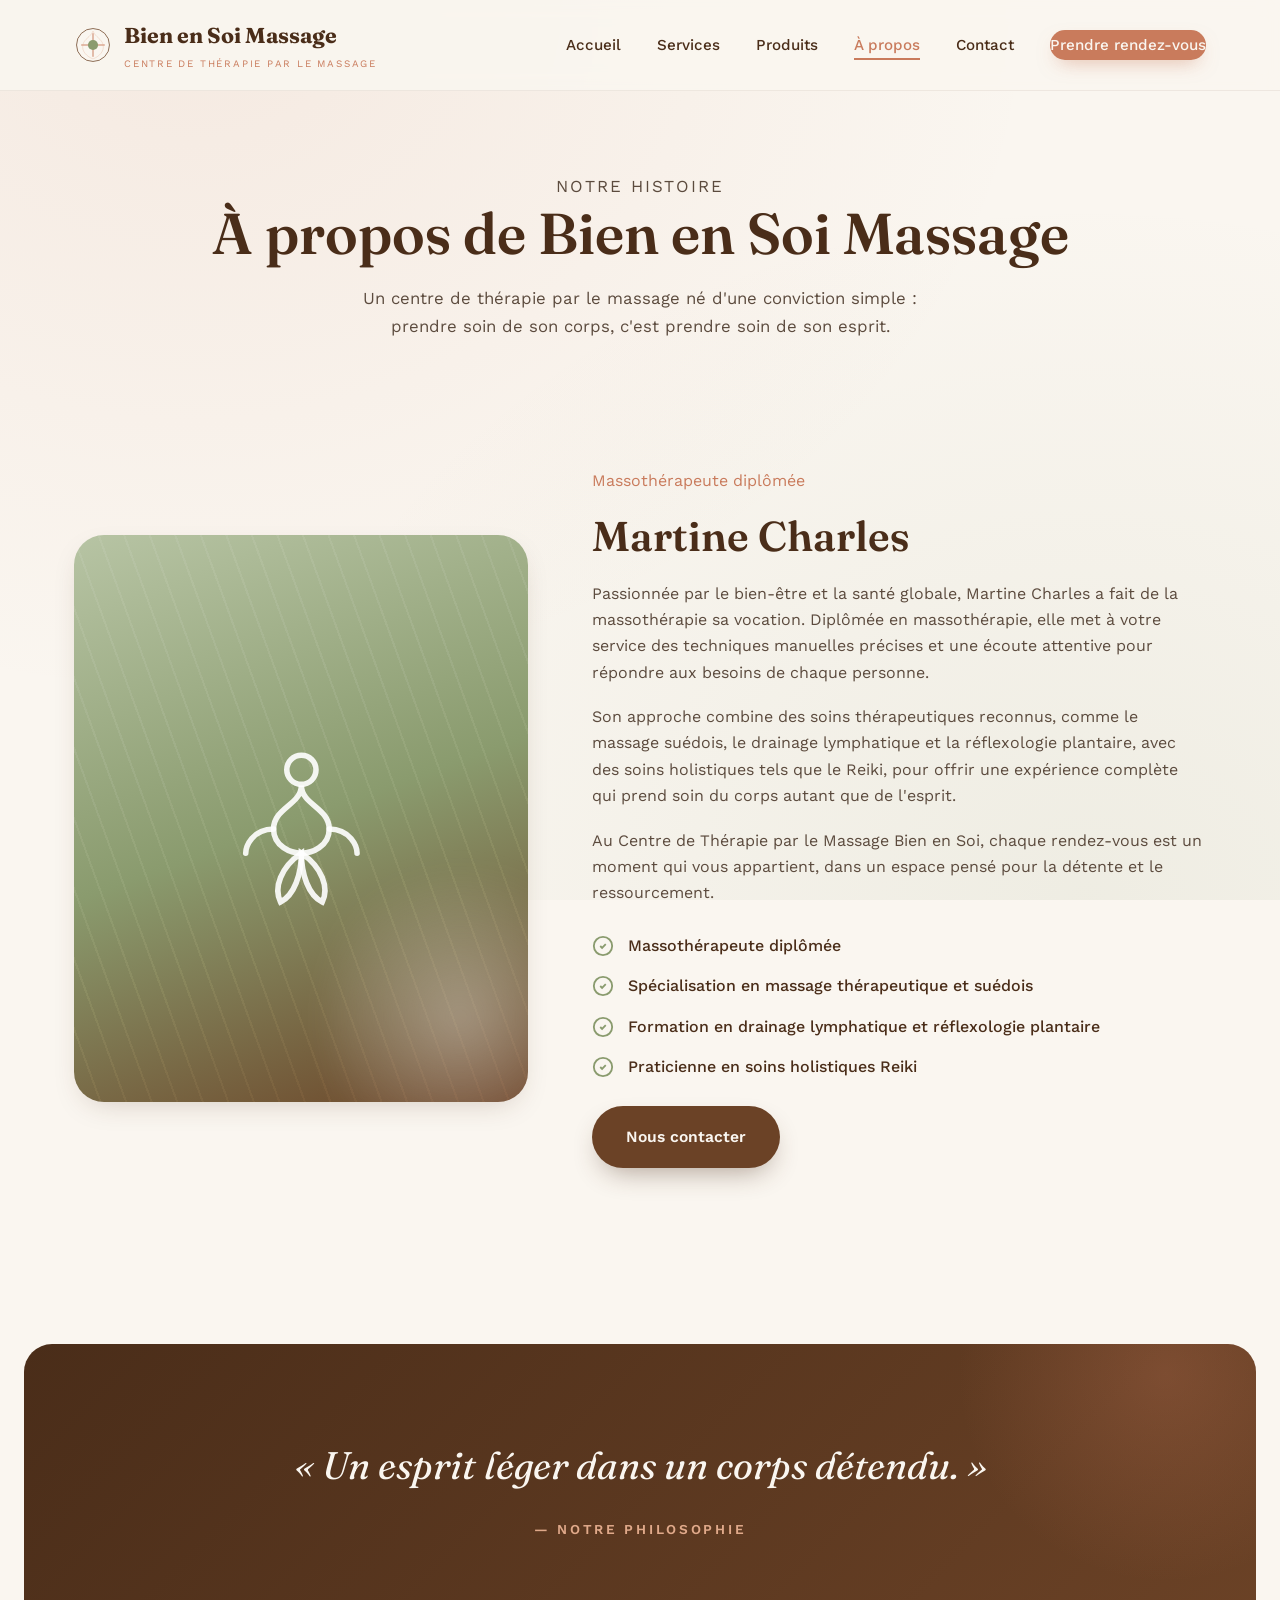
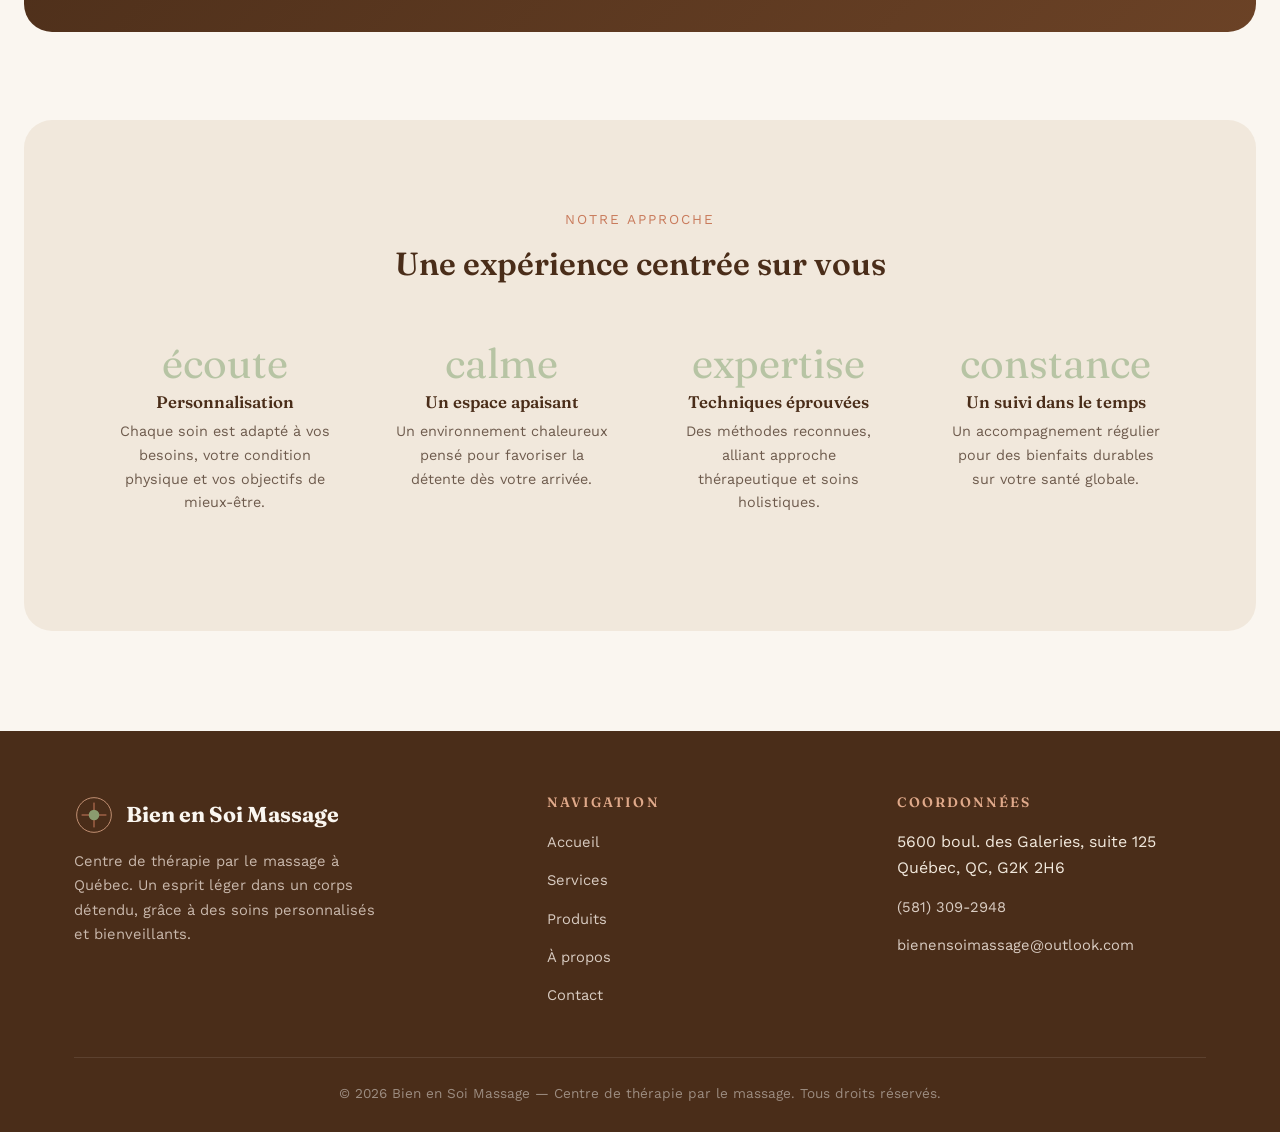
==== a-propos.html @ ee7d6e01 "Update a-propos.html" ====
<!DOCTYPE html>
<html lang="fr">
<head>
  <meta charset="UTF-8">
  <meta name="viewport" content="width=device-width, initial-scale=1.0">
  <title>À propos de Martine Charles | Bien en Soi Massage – Québec</title>
  <meta name="description" content="Découvrez le parcours de Martine Charles, massothérapeute diplômée au Centre de Thérapie par le Massage Bien en Soi, à Québec. Approche thérapeutique et holistique personnalisée.">
  <meta name="keywords" content="Martine Charles, massothérapeute diplômée Québec, Bien en Soi Massage, à propos, Reiki, soins holistiques">
  <link rel="canonical" href="https://bienensoimassage.com/a-propos.html">
  <meta property="og:type" content="website">
  <meta property="og:title" content="À propos | Bien en Soi Massage">
  <meta property="og:description" content="Martine Charles, massothérapeute diplômée, vous accompagne vers le bien-être au Centre de Thérapie par le Massage Bien en Soi, à Québec.">
  <meta property="og:locale" content="fr_CA">

  <!-- Google Fonts (les mêmes que votre CSS) -->
  <link rel="preconnect" href="https://fonts.googleapis.com">
  <link rel="preconnect" href="https://fonts.gstatic.com" crossorigin>
  <link href="https://fonts.googleapis.com/css2?family=Fraunces:ital,opsz,wght@0,9..144,400;0,9..144,600;0,9..144,700;1,9..144,500&family=Work+Sans:wght@300;400;500;600;700&display=swap" rel="stylesheet">

  <!-- Tout le CSS original, légèrement adapté pour être autonome (pas de dépendance externe) -->
  <style>
    /* =========================================================
       Centre de Thérapie par le Massage - Bien en Soi
       Design tokens (exactement vos variables)
       ========================================================= */
    :root{
      --cream:        #FAF6F0;
      --cream-deep:   #F1E8DC;
      --taupe:        #E8DDD0;
      --walnut:       #6B4226;
      --walnut-dark:  #4A2D19;
      --terracotta:   #C97B5C;
      --terracotta-soft: #E0A98A;
      --sage:         #8A9B6E;
      --sage-soft:    #B7C4A4;
      --ink:          #2D2420;

      --font-display: "Fraunces", serif;
      --font-body: "Work Sans", sans-serif;

      --radius-soft: 28px;
      --shadow-card: 0 10px 30px -12px rgba(74, 45, 25, 0.25);
      --ease: cubic-bezier(.22,.61,.36,1);
    }

    *{ margin:0; padding:0; box-sizing:border-box; }

    html{ scroll-behavior:smooth; }

    body{
      font-family: var(--font-body);
      background: var(--cream);
      color: var(--ink);
      line-height: 1.65;
      -webkit-font-smoothing: antialiased;
      overflow-x:hidden;
    }

    img{ max-width:100%; display:block; }

    a{ color:inherit; text-decoration:none; }

    h1,h2,h3,h4{
      font-family: var(--font-display);
      font-weight: 600;
      line-height: 1.15;
      color: var(--walnut-dark);
    }

    .container{
      width:100%;
      max-width: 1180px;
      margin: 0 auto;
      padding: 0 24px;
    }

    /* Skip link for accessibility */
    .skip-link{
      position:absolute; left:-999px; top:auto;
    }
    .skip-link:focus{
      position:fixed; left:16px; top:16px; z-index:999;
      background:var(--walnut); color:var(--cream);
      padding:10px 18px; border-radius:8px;
    }

    :focus-visible{
      outline: 3px solid var(--terracotta);
      outline-offset: 3px;
    }

    /* Background texture */
    .texture-bg{
      position: fixed;
      inset:0;
      z-index:-1;
      background:
        radial-gradient(ellipse at 15% 0%, rgba(201,123,92,0.10), transparent 55%),
        radial-gradient(ellipse at 85% 100%, rgba(138,155,110,0.10), transparent 55%),
        var(--cream);
      pointer-events:none;
    }

    /* Header / Nav */
    .site-header{
      position: sticky;
      top:0;
      z-index: 100;
      background: rgba(250,246,240,0.88);
      backdrop-filter: blur(10px);
      border-bottom: 1px solid rgba(107,66,38,0.08);
    }

    .nav{
      display:flex;
      align-items:center;
      justify-content:space-between;
      padding: 18px 24px;
    }

    .brand{
      display:flex;
      align-items:center;
      gap:12px;
      font-family: var(--font-display);
      font-size: 1.35rem;
      font-weight:700;
      color: var(--walnut-dark);
    }

    .brand-mark{
      width:38px; height:38px;
      flex-shrink:0;
    }

    .brand-text small{
      display:block;
      font-family: var(--font-body);
      font-weight:400;
      font-size: 0.62rem;
      letter-spacing: 0.18em;
      text-transform: uppercase;
      color: var(--terracotta);
      margin-top: 2px;
    }

    .nav-links{
      display:flex;
      align-items:center;
      gap: 36px;
      list-style:none;
    }

    .nav-links a{
      font-size: 0.95rem;
      font-weight:500;
      color: var(--walnut-dark);
      position:relative;
      padding: 6px 0;
      transition: color .25s var(--ease);
    }

    .nav-links a::after{
      content:"";
      position:absolute;
      left:0; bottom:0;
      height:2px; width:0;
      background: var(--terracotta);
      transition: width .3s var(--ease);
    }

    .nav-links a:hover::after,
    .nav-links a[aria-current="page"]::after{
      width:100%;
    }

    .nav-links a[aria-current="page"]{
      color: var(--terracotta);
    }

    .nav-cta{
      background: var(--terracotta);
      color: var(--cream) !important;
      padding: 11px 24px;
      border-radius: 999px;
      font-weight:600;
      font-size:0.9rem;
      white-space:nowrap;
      transition: background .25s var(--ease), transform .25s var(--ease);
      box-shadow: 0 8px 20px -8px rgba(201,123,92,0.6);
    }
    .nav-cta:hover{
      background: var(--walnut);
      transform: translateY(-2px);
    }
    .nav-cta::after{ display:none; }

    .nav-toggle{
      display:none;
      background:none;
      border:none;
      cursor:pointer;
      padding:8px;
    }
    .nav-toggle span{
      display:block;
      width:24px; height:2px;
      background: var(--walnut-dark);
      margin: 5px 0;
      transition: transform .3s var(--ease), opacity .3s var(--ease);
    }

    /* Page header */
    .page-header{
      padding: 64px 0 40px;
      text-align:center;
    }
    .hero-eyebrow{
      font-size: 0.85rem;
      letter-spacing: 2px;
      text-transform: uppercase;
      color: var(--terracotta);
      margin-bottom: 16px;
      justify-content:center;
    }
    .page-header h1{
      font-size: clamp(2.4rem, 4.5vw, 3.6rem);
    }
    .page-header p{
      max-width: 600px;
      margin: 18px auto 0;
      color:#5C4B3E;
      font-size:1.05rem;
    }

    /* Sections */
    .section{
      padding: 88px 0;
    }
    .section-alt{
      background: var(--cream-deep);
      border-radius: var(--radius-soft);
      margin: 0 24px;
    }
    .section-alt .container{ max-width: 1132px; }

    .about-grid{
      display:grid;
      grid-template-columns: 0.85fr 1.15fr;
      gap: 64px;
      align-items:center;
    }

    .about-photo{
      position:relative;
      border-radius: 30px;
      overflow:hidden;
      box-shadow: var(--shadow-card);
      aspect-ratio: 4/5;
      background: linear-gradient(160deg, var(--sage-soft) 0%, var(--sage) 50%, var(--walnut) 100%);
      display:flex;
      align-items:center;
      justify-content:center;
    }
    .about-photo .texture-lines{
      position:absolute; inset:0;
      background:
        repeating-linear-gradient(70deg, rgba(255,255,255,0.07) 0px, rgba(255,255,255,0.07) 2px, transparent 2px, transparent 24px);
      mix-blend-mode: overlay;
    }
    .about-photo .glow-spot{
      position:absolute;
      width:60%; height:60%;
      border-radius:50%;
      background: radial-gradient(circle, rgba(255,255,255,0.35), transparent 70%);
      bottom:-15%; right:-15%;
      filter: blur(14px);
    }
    .about-photo svg{
      position:relative; z-index:1;
      width:46%; height:46%;
      color: rgba(255,255,255,0.9);
    }

    .about-content h2{
      font-size: clamp(2rem, 3.4vw, 2.6rem);
      margin-bottom: 20px;
    }
    .about-content p{
      margin-bottom: 18px;
      color:#5C4B3E;
    }
    .credential-list{
      list-style:none;
      margin: 26px 0;
      display:flex;
      flex-direction:column;
      gap:14px;
    }
    .credential-list li{
      display:flex;
      align-items:flex-start;
      gap: 14px;
      font-weight:500;
      color: var(--walnut-dark);
    }
    .credential-list svg{
      flex-shrink:0;
      width:22px; height:22px;
      color: var(--sage);
      margin-top:2px;
    }

    .btn{
      display:inline-flex;
      align-items:center;
      gap:10px;
      padding: 16px 32px;
      border-radius: 999px;
      font-weight:600;
      font-size: 0.98rem;
      transition: all .3s var(--ease);
      border: 2px solid transparent;
    }

    .btn-primary{
      background: var(--walnut);
      color: var(--cream);
      box-shadow: 0 12px 28px -10px rgba(74,45,25,0.45);
    }
    .btn-primary:hover{
      background: var(--terracotta);
      transform: translateY(-3px);
      box-shadow: 0 16px 32px -10px rgba(201,123,92,0.55);
    }

    .quote-band{
      background: linear-gradient(135deg, var(--walnut-dark), var(--walnut));
      color: var(--cream);
      border-radius: var(--radius-soft);
      margin: 0 24px;
      padding: 90px 40px;
      text-align:center;
      position:relative;
      overflow:hidden;
    }
    .quote-band::before{
      content:"";
      position:absolute;
      width: 420px; height:420px;
      border-radius:50%;
      background: radial-gradient(circle, rgba(201,123,92,0.25), transparent 70%);
      top: -180px; right: -120px;
    }
    .quote-band blockquote{
      font-family: var(--font-display);
      font-size: clamp(1.5rem, 3vw, 2.4rem);
      font-style: italic;
      max-width: 760px;
      margin: 0 auto 18px;
      position:relative;
      z-index:1;
    }
    .quote-band cite{
      font-size:0.85rem;
      letter-spacing:0.2em;
      text-transform:uppercase;
      color: var(--terracotta-soft);
      font-style:normal;
      font-weight:600;
    }

    .benefits{
      display:grid;
      grid-template-columns: repeat(4, 1fr);
      gap: 24px;
      margin-top: 32px;
    }
    .benefit{
      text-align:center;
      padding: 28px 18px;
    }
    .benefit-num{
      font-family: var(--font-display);
      font-size: 2.6rem;
      color: var(--sage-soft);
      margin-bottom: 8px;
      line-height:1;
    }
    .benefit h4{
      font-size: 1.05rem;
      margin-bottom: 8px;
    }
    .benefit p{
      font-size:0.9rem;
      color:#6E5B4D;
    }

    /* Footer */
    .site-footer{
      background: var(--walnut-dark);
      color: var(--cream-deep);
      margin-top: 100px;
      padding: 64px 0 28px;
    }
    .footer-grid{
      display:grid;
      grid-template-columns: 1.4fr 1fr 1fr;
      gap: 40px;
      margin-bottom: 48px;
    }
    .footer-brand .brand{ color: var(--cream); margin-bottom:14px; display:flex; align-items:center; gap:12px; }
    .footer-brand p{
      color: #C9B8AC;
      max-width: 320px;
      font-size:0.92rem;
    }
    .footer-col h4{
      color: var(--terracotta-soft);
      font-size:0.85rem;
      letter-spacing:0.15em;
      text-transform:uppercase;
      margin-bottom:18px;
    }
    .footer-col ul{ list-style:none; display:flex; flex-direction:column; gap:12px; }
    .footer-col a, .footer-col p{
      color:#D9CCC2;
      font-size:0.92rem;
      transition: color .2s;
    }
    .footer-col a:hover{ color: var(--terracotta-soft); }
    .footer-bottom{
      border-top: 1px solid rgba(250,246,240,0.1);
      padding-top: 24px;
      text-align:center;
      font-size:0.85rem;
      color:#9C8C80;
    }
    .footer-brand svg{
      width:40px; height:40px;
    }

    /* Responsive */
    @media (max-width: 980px){
      .about-grid{ grid-template-columns:1fr; }
      .about-photo{ max-width:420px; margin:0 auto; aspect-ratio:1/1; }
      .benefits{ grid-template-columns: repeat(2,1fr); }
      .footer-grid{ grid-template-columns:1fr 1fr; }
      .footer-brand{ grid-column: 1 / -1; }
    }
    @media (max-width: 720px){
      .nav-links{
        position:fixed;
        top:74px; left:0; right:0;
        background: var(--cream);
        flex-direction:column;
        align-items:flex-start;
        padding: 24px;
        gap: 20px;
        border-bottom: 1px solid rgba(107,66,38,0.08);
        transform: translateY(-110%);
        transition: transform .35s var(--ease);
        box-shadow: 0 16px 30px -16px rgba(74,45,25,0.2);
        z-index:99;
      }
      .nav-links.open{ transform: translateY(0); }
      .nav-toggle{ display:block; }
      .nav-cta{ margin-top:8px; }
      .benefits{ grid-template-columns:1fr; }
      .section{ padding:64px 0; }
      .section-alt{ margin: 0 14px; }
      .quote-band{ margin:0 14px; padding:60px 24px; }
    }
  </style>
</head>
<body>
<div class="texture-bg" aria-hidden="true"></div>
<a href="#main" class="skip-link">Aller au contenu principal</a>

<header class="site-header">
  <div class="container" style="padding:0;">
    <nav class="nav">
      <a href="index.html" class="brand">
        <!-- Logo SVG inline (respecte votre identité : formes organiques, couleurs terracotta et sage) -->
        <svg class="brand-mark" viewBox="0 0 60 60" fill="none" xmlns="http://www.w3.org/2000/svg">
          <circle cx="30" cy="30" r="26" stroke="#6B4226" stroke-width="1.2" fill="#FAF6F0"/>
          <path d="M30 12 L30 48 M12 30 L48 30" stroke="#C97B5C" stroke-width="1.5" stroke-linecap="round"/>
          <circle cx="30" cy="30" r="8" fill="#8A9B6E" stroke="none"/>
          <path d="M30 8 C34 18, 44 20, 46 30 C48 40, 40 48, 30 52 C20 48, 12 40, 14 30 C16 20, 26 18, 30 8 Z" stroke="#E0A98A" stroke-width="0.8" fill="none" opacity="0.6"/>
        </svg>
        <span class="brand-text">
          Bien en Soi Massage
          <small>Centre de thérapie par le massage</small>
        </span>
      </a>
      <button class="nav-toggle" aria-label="Ouvrir le menu" aria-expanded="false">
        <span></span><span></span><span></span>
      </button>
      <ul class="nav-links">
        <li><a href="index.html">Accueil</a></li>
        <li><a href="services.html">Services</a></li>
        <li><a href="produits.html">Produits</a></li>
        <li><a href="a-propos.html" aria-current="page">À propos</a></li>
        <li><a href="contact.html">Contact</a></li>
        <li><a href="https://www.gorendezvous.com/BienenSoiMassage" class="nav-cta" target="_blank" rel="noopener">Prendre rendez-vous</a></li>
      </ul>
    </nav>
  </div>
</header>

<main id="main">
  <section class="page-header">
    <div class="container">
      <p class="hero-eyebrow">Notre histoire</p>
      <h1>À propos de Bien en Soi Massage</h1>
      <p>Un centre de thérapie par le massage né d'une conviction simple : prendre soin de son corps, c'est prendre soin de son esprit.</p>
    </div>
  </section>

  <section class="section">
    <div class="container about-grid">
      <div class="about-photo">
        <div class="texture-lines"></div>
        <div class="glow-spot"></div>
        <!-- Icône symbolique représentant Martine (douceur, silhouette) -->
        <svg viewBox="0 0 60 60" fill="none" stroke="currentColor" stroke-width="1.6" stroke-linecap="round">
          <circle cx="30" cy="16" r="4.2"/>
          <path d="M30 20.5 C30 26, 22 27, 22 33 C22 38, 27 40, 30 40 C33 40, 38 38, 38 33 C38 27, 30 26, 30 20.5 Z"/>
          <path d="M22 33 C16 33, 14 38, 14 40"/>
          <path d="M38 33 C44 33, 46 38, 46 40"/>
          <path d="M30 40 C24 44, 22 50, 24 54 C28 52, 30 46, 30 40 Z"/>
          <path d="M30 40 C36 44, 38 50, 36 54 C32 52, 30 46, 30 40 Z"/>
        </svg>
      </div>
      <div class="about-content">
        <p class="section-eyebrow" style="color: var(--terracotta);">Massothérapeute diplômée</p>
        <h2>Martine Charles</h2>
        <p>Passionnée par le bien-être et la santé globale, Martine Charles a fait de la massothérapie sa vocation. Diplômée en massothérapie, elle met à votre service des techniques manuelles précises et une écoute attentive pour répondre aux besoins de chaque personne.</p>
        <p>Son approche combine des soins thérapeutiques reconnus, comme le massage suédois, le drainage lymphatique et la réflexologie plantaire, avec des soins holistiques tels que le Reiki, pour offrir une expérience complète qui prend soin du corps autant que de l'esprit.</p>
        <p>Au Centre de Thérapie par le Massage Bien en Soi, chaque rendez-vous est un moment qui vous appartient, dans un espace pensé pour la détente et le ressourcement.</p>
        <ul class="credential-list">
          <li><svg viewBox="0 0 24 24" fill="none" stroke="currentColor" stroke-width="2"><path d="M9 12l2 2 4-4"/><circle cx="12" cy="12" r="10"/></svg>Massothérapeute diplômée</li>
          <li><svg viewBox="0 0 24 24" fill="none" stroke="currentColor" stroke-width="2"><path d="M9 12l2 2 4-4"/><circle cx="12" cy="12" r="10"/></svg>Spécialisation en massage thérapeutique et suédois</li>
          <li><svg viewBox="0 0 24 24" fill="none" stroke="currentColor" stroke-width="2"><path d="M9 12l2 2 4-4"/><circle cx="12" cy="12" r="10"/></svg>Formation en drainage lymphatique et réflexologie plantaire</li>
          <li><svg viewBox="0 0 24 24" fill="none" stroke="currentColor" stroke-width="2"><path d="M9 12l2 2 4-4"/><circle cx="12" cy="12" r="10"/></svg>Praticienne en soins holistiques Reiki</li>
        </ul>
        <a href="contact.html" class="btn btn-primary">Nous contacter</a>
      </div>
    </div>
  </section>

  <section class="section" aria-label="Notre approche">
    <div class="quote-band">
      <blockquote>« Un esprit léger dans un corps détendu. »</blockquote>
      <cite>— Notre philosophie</cite>
    </div>
  </section>

  <section class="section section-alt">
    <div class="container">
      <div class="section-header" style="text-align:center; margin-bottom: 32px;">
        <p class="hero-eyebrow" style="justify-content:center;">Notre approche</p>
        <h2 style="font-family:var(--font-display); font-size:2rem;">Une expérience centrée sur vous</h2>
      </div>
      <div class="benefits">
        <div class="benefit"><div class="benefit-num">écoute</div><h4>Personnalisation</h4><p>Chaque soin est adapté à vos besoins, votre condition physique et vos objectifs de mieux-être.</p></div>
        <div class="benefit"><div class="benefit-num">calme</div><h4>Un espace apaisant</h4><p>Un environnement chaleureux pensé pour favoriser la détente dès votre arrivée.</p></div>
        <div class="benefit"><div class="benefit-num">expertise</div><h4>Techniques éprouvées</h4><p>Des méthodes reconnues, alliant approche thérapeutique et soins holistiques.</p></div>
        <div class="benefit"><div class="benefit-num">constance</div><h4>Un suivi dans le temps</h4><p>Un accompagnement régulier pour des bienfaits durables sur votre santé globale.</p></div>
      </div>
    </div>
  </section>
</main>

<footer class="site-footer">
  <div class="container">
    <div class="footer-grid">
      <div class="footer-brand">
        <a href="index.html" class="brand" style="color:var(--cream);">
          <svg width="40" height="40" viewBox="0 0 60 60" fill="none" xmlns="http://www.w3.org/2000/svg">
            <circle cx="30" cy="30" r="26" stroke="#E0A98A" stroke-width="1.2" fill="none"/>
            <path d="M30 12 L30 48 M12 30 L48 30" stroke="#C97B5C" stroke-width="1.5" stroke-linecap="round"/>
            <circle cx="30" cy="30" r="8" fill="#8A9B6E" stroke="none"/>
          </svg>
          Bien en Soi Massage
        </a>
        <p>Centre de thérapie par le massage à Québec. Un esprit léger dans un corps détendu, grâce à des soins personnalisés et bienveillants.</p>
      </div>
      <div class="footer-col">
        <h4>Navigation</h4>
        <ul>
          <li><a href="index.html">Accueil</a></li>
          <li><a href="services.html">Services</a></li>
          <li><a href="produits.html">Produits</a></li>
          <li><a href="a-propos.html">À propos</a></li>
          <li><a href="contact.html">Contact</a></li>
        </ul>
      </div>
      <div class="footer-col">
        <h4>Coordonnées</h4>
        <ul>
          <li>5600 boul. des Galeries, suite 125<br>Québec, QC, G2K 2H6</li>
          <li><a href="tel:+15813092948">(581) 309-2948</a></li>
          <li><a href="mailto:bienensoimassage@outlook.com">bienensoimassage@outlook.com</a></li>
        </ul>
      </div>
    </div>
    <div class="footer-bottom">
      &copy; 2026 Bien en Soi Massage — Centre de thérapie par le massage. Tous droits réservés.
    </div>
  </div>
</footer>

<script>
  // Menu mobile toggle (identique à votre script original)
  const toggleBtn = document.querySelector('.nav-toggle');
  const navLinks = document.querySelector('.nav-links');
  if (toggleBtn) {
    toggleBtn.addEventListener('click', () => {
      const expanded = toggleBtn.getAttribute('aria-expanded') === 'true' ? false : true;
      toggleBtn.setAttribute('aria-expanded', expanded);
      navLinks.classList.toggle('open');
    });
  }
</script>
</body>
</html>
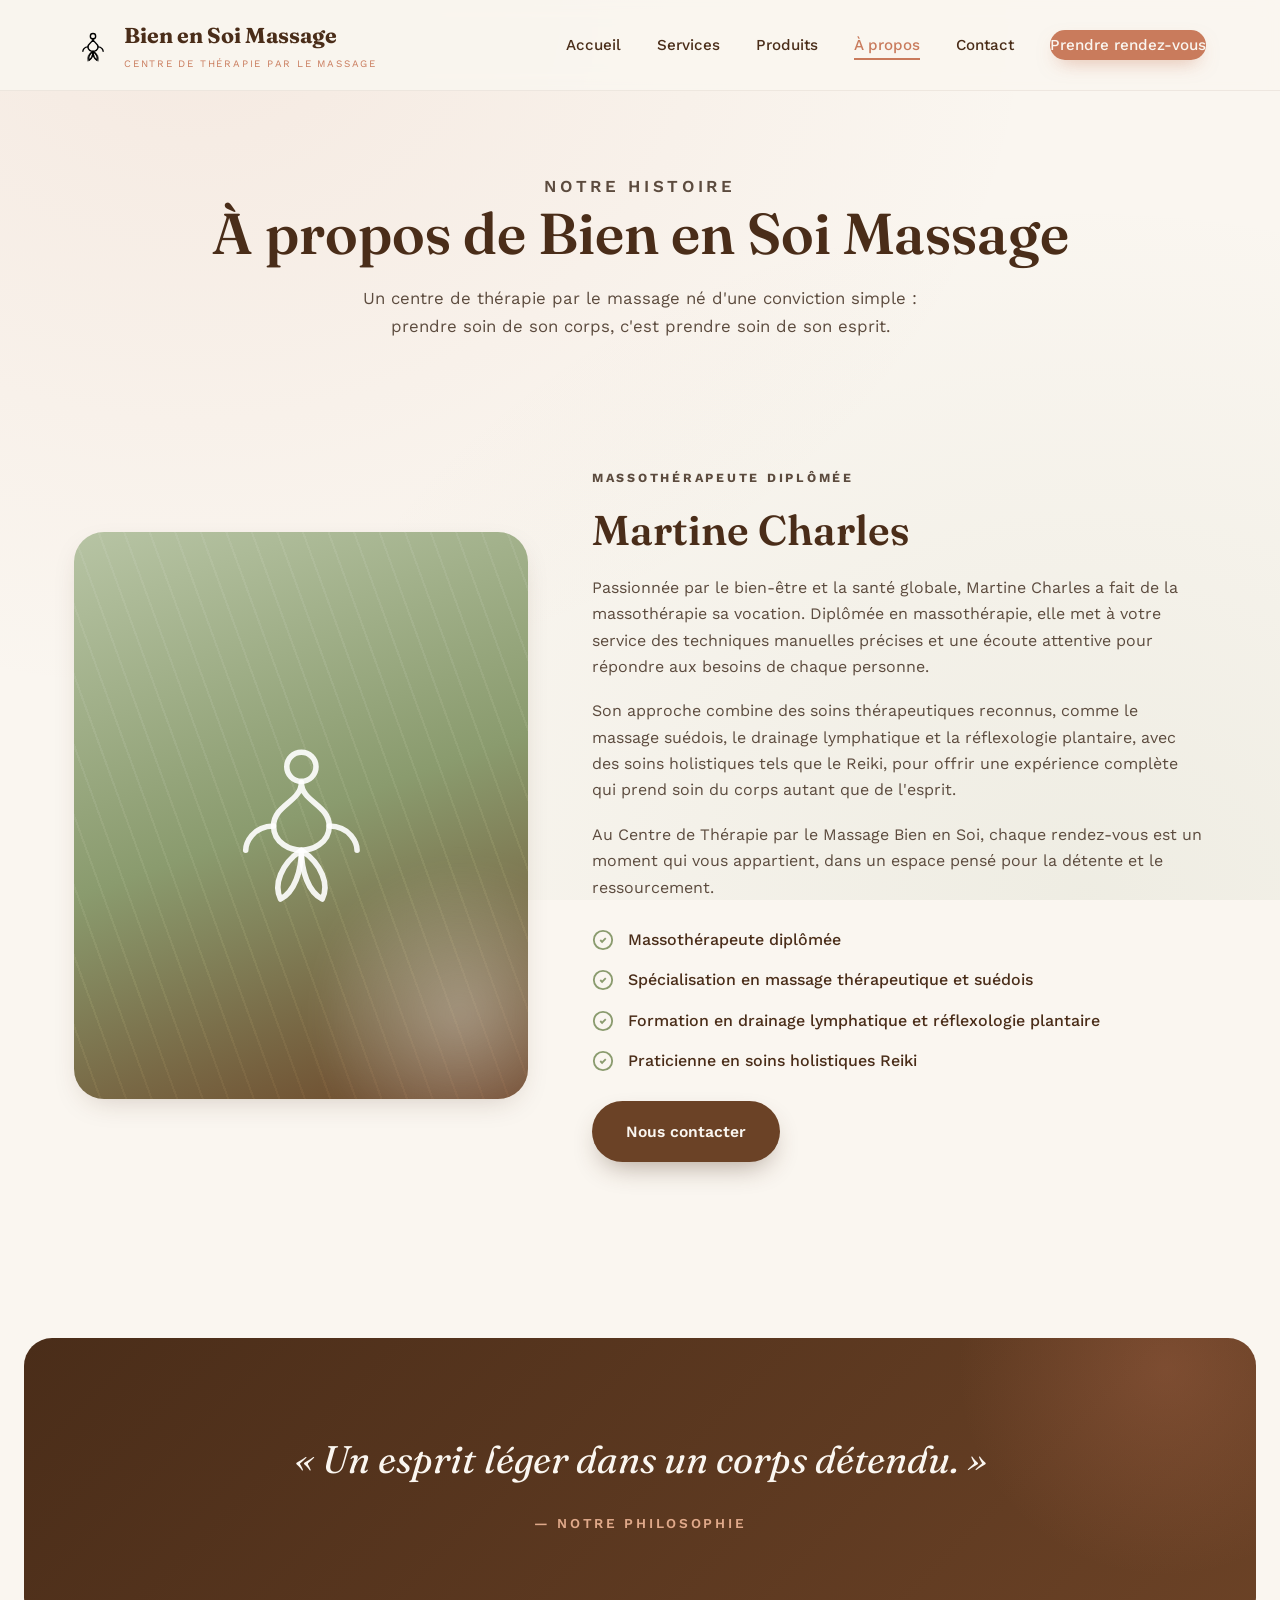
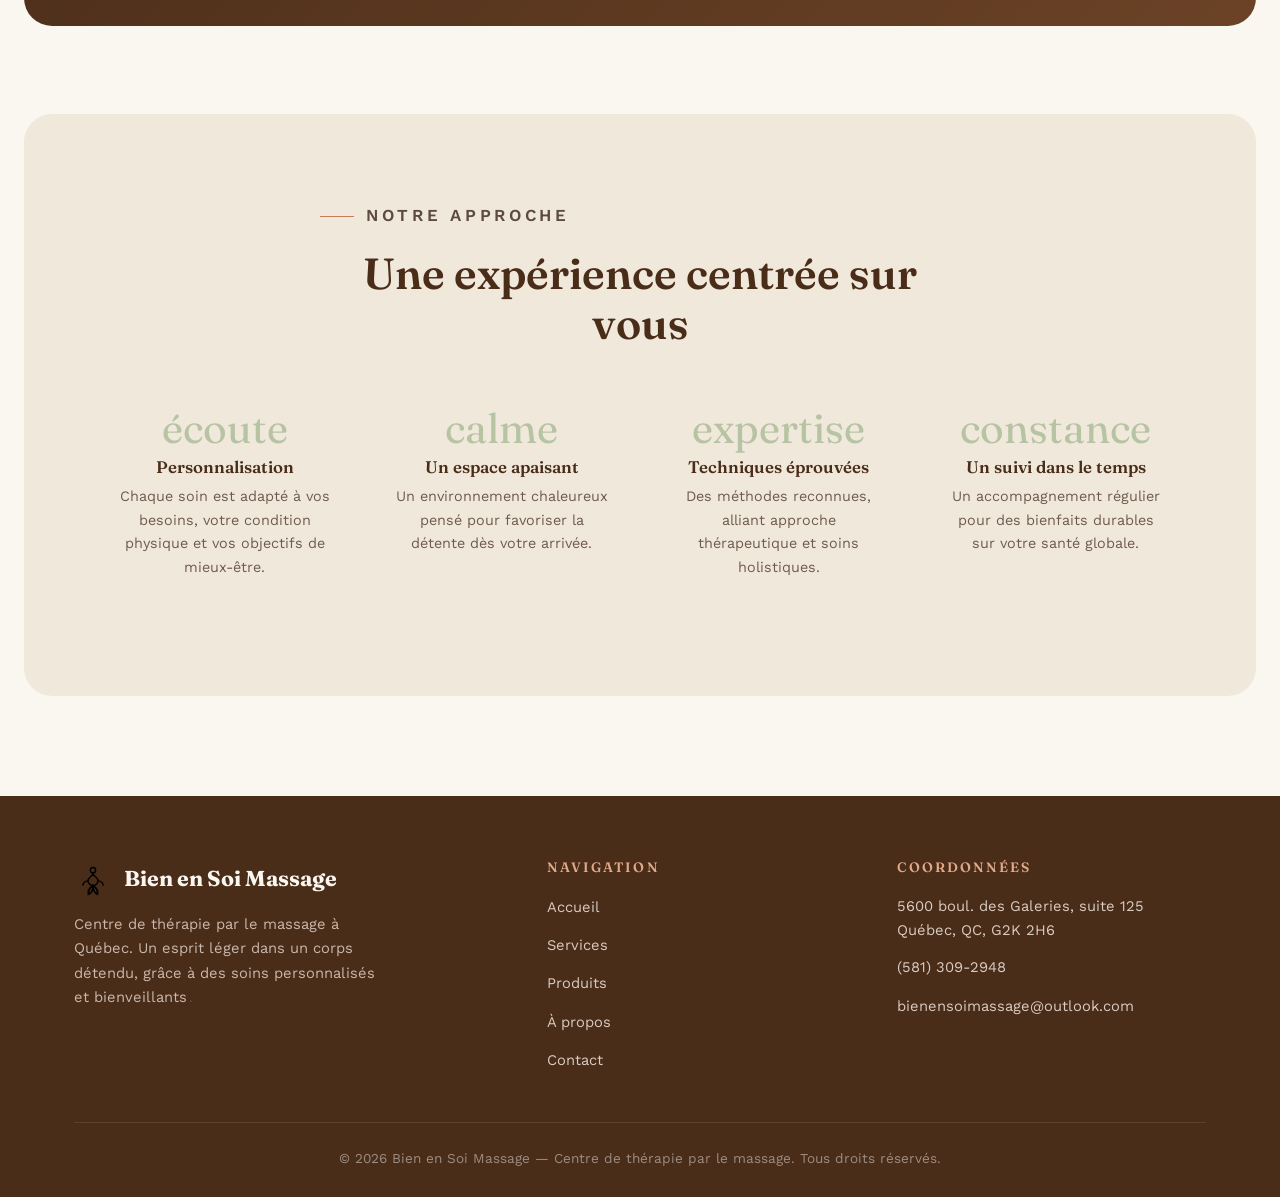
==== commit ebf57137: "Update a-propos.html" ====
--- a/a-propos.html
+++ b/a-propos.html
@@ -12,482 +12,22 @@
   <meta property="og:description" content="Martine Charles, massothérapeute diplômée, vous accompagne vers le bien-être au Centre de Thérapie par le Massage Bien en Soi, à Québec.">
   <meta property="og:locale" content="fr_CA">
 
-  <!-- Google Fonts (les mêmes que votre CSS) -->
+  <link rel="icon" href="logo.svg" type="image/svg+xml">
+
   <link rel="preconnect" href="https://fonts.googleapis.com">
   <link rel="preconnect" href="https://fonts.gstatic.com" crossorigin>
   <link href="https://fonts.googleapis.com/css2?family=Fraunces:ital,opsz,wght@0,9..144,400;0,9..144,600;0,9..144,700;1,9..144,500&family=Work+Sans:wght@300;400;500;600;700&display=swap" rel="stylesheet">
 
-  <!-- Tout le CSS original, légèrement adapté pour être autonome (pas de dépendance externe) -->
-  <style>
-    /* =========================================================
-       Centre de Thérapie par le Massage - Bien en Soi
-       Design tokens (exactement vos variables)
-       ========================================================= */
-    :root{
-      --cream:        #FAF6F0;
-      --cream-deep:   #F1E8DC;
-      --taupe:        #E8DDD0;
-      --walnut:       #6B4226;
-      --walnut-dark:  #4A2D19;
-      --terracotta:   #C97B5C;
-      --terracotta-soft: #E0A98A;
-      --sage:         #8A9B6E;
-      --sage-soft:    #B7C4A4;
-      --ink:          #2D2420;
-
-      --font-display: "Fraunces", serif;
-      --font-body: "Work Sans", sans-serif;
-
-      --radius-soft: 28px;
-      --shadow-card: 0 10px 30px -12px rgba(74, 45, 25, 0.25);
-      --ease: cubic-bezier(.22,.61,.36,1);
-    }
-
-    *{ margin:0; padding:0; box-sizing:border-box; }
-
-    html{ scroll-behavior:smooth; }
-
-    body{
-      font-family: var(--font-body);
-      background: var(--cream);
-      color: var(--ink);
-      line-height: 1.65;
-      -webkit-font-smoothing: antialiased;
-      overflow-x:hidden;
-    }
-
-    img{ max-width:100%; display:block; }
-
-    a{ color:inherit; text-decoration:none; }
-
-    h1,h2,h3,h4{
-      font-family: var(--font-display);
-      font-weight: 600;
-      line-height: 1.15;
-      color: var(--walnut-dark);
-    }
-
-    .container{
-      width:100%;
-      max-width: 1180px;
-      margin: 0 auto;
-      padding: 0 24px;
-    }
-
-    /* Skip link for accessibility */
-    .skip-link{
-      position:absolute; left:-999px; top:auto;
-    }
-    .skip-link:focus{
-      position:fixed; left:16px; top:16px; z-index:999;
-      background:var(--walnut); color:var(--cream);
-      padding:10px 18px; border-radius:8px;
-    }
-
-    :focus-visible{
-      outline: 3px solid var(--terracotta);
-      outline-offset: 3px;
-    }
-
-    /* Background texture */
-    .texture-bg{
-      position: fixed;
-      inset:0;
-      z-index:-1;
-      background:
-        radial-gradient(ellipse at 15% 0%, rgba(201,123,92,0.10), transparent 55%),
-        radial-gradient(ellipse at 85% 100%, rgba(138,155,110,0.10), transparent 55%),
-        var(--cream);
-      pointer-events:none;
-    }
-
-    /* Header / Nav */
-    .site-header{
-      position: sticky;
-      top:0;
-      z-index: 100;
-      background: rgba(250,246,240,0.88);
-      backdrop-filter: blur(10px);
-      border-bottom: 1px solid rgba(107,66,38,0.08);
-    }
-
-    .nav{
-      display:flex;
-      align-items:center;
-      justify-content:space-between;
-      padding: 18px 24px;
-    }
-
-    .brand{
-      display:flex;
-      align-items:center;
-      gap:12px;
-      font-family: var(--font-display);
-      font-size: 1.35rem;
-      font-weight:700;
-      color: var(--walnut-dark);
-    }
-
-    .brand-mark{
-      width:38px; height:38px;
-      flex-shrink:0;
-    }
-
-    .brand-text small{
-      display:block;
-      font-family: var(--font-body);
-      font-weight:400;
-      font-size: 0.62rem;
-      letter-spacing: 0.18em;
-      text-transform: uppercase;
-      color: var(--terracotta);
-      margin-top: 2px;
-    }
-
-    .nav-links{
-      display:flex;
-      align-items:center;
-      gap: 36px;
-      list-style:none;
-    }
-
-    .nav-links a{
-      font-size: 0.95rem;
-      font-weight:500;
-      color: var(--walnut-dark);
-      position:relative;
-      padding: 6px 0;
-      transition: color .25s var(--ease);
-    }
-
-    .nav-links a::after{
-      content:"";
-      position:absolute;
-      left:0; bottom:0;
-      height:2px; width:0;
-      background: var(--terracotta);
-      transition: width .3s var(--ease);
-    }
-
-    .nav-links a:hover::after,
-    .nav-links a[aria-current="page"]::after{
-      width:100%;
-    }
-
-    .nav-links a[aria-current="page"]{
-      color: var(--terracotta);
-    }
-
-    .nav-cta{
-      background: var(--terracotta);
-      color: var(--cream) !important;
-      padding: 11px 24px;
-      border-radius: 999px;
-      font-weight:600;
-      font-size:0.9rem;
-      white-space:nowrap;
-      transition: background .25s var(--ease), transform .25s var(--ease);
-      box-shadow: 0 8px 20px -8px rgba(201,123,92,0.6);
-    }
-    .nav-cta:hover{
-      background: var(--walnut);
-      transform: translateY(-2px);
-    }
-    .nav-cta::after{ display:none; }
-
-    .nav-toggle{
-      display:none;
-      background:none;
-      border:none;
-      cursor:pointer;
-      padding:8px;
-    }
-    .nav-toggle span{
-      display:block;
-      width:24px; height:2px;
-      background: var(--walnut-dark);
-      margin: 5px 0;
-      transition: transform .3s var(--ease), opacity .3s var(--ease);
-    }
-
-    /* Page header */
-    .page-header{
-      padding: 64px 0 40px;
-      text-align:center;
-    }
-    .hero-eyebrow{
-      font-size: 0.85rem;
-      letter-spacing: 2px;
-      text-transform: uppercase;
-      color: var(--terracotta);
-      margin-bottom: 16px;
-      justify-content:center;
-    }
-    .page-header h1{
-      font-size: clamp(2.4rem, 4.5vw, 3.6rem);
-    }
-    .page-header p{
-      max-width: 600px;
-      margin: 18px auto 0;
-      color:#5C4B3E;
-      font-size:1.05rem;
-    }
-
-    /* Sections */
-    .section{
-      padding: 88px 0;
-    }
-    .section-alt{
-      background: var(--cream-deep);
-      border-radius: var(--radius-soft);
-      margin: 0 24px;
-    }
-    .section-alt .container{ max-width: 1132px; }
-
-    .about-grid{
-      display:grid;
-      grid-template-columns: 0.85fr 1.15fr;
-      gap: 64px;
-      align-items:center;
-    }
-
-    .about-photo{
-      position:relative;
-      border-radius: 30px;
-      overflow:hidden;
-      box-shadow: var(--shadow-card);
-      aspect-ratio: 4/5;
-      background: linear-gradient(160deg, var(--sage-soft) 0%, var(--sage) 50%, var(--walnut) 100%);
-      display:flex;
-      align-items:center;
-      justify-content:center;
-    }
-    .about-photo .texture-lines{
-      position:absolute; inset:0;
-      background:
-        repeating-linear-gradient(70deg, rgba(255,255,255,0.07) 0px, rgba(255,255,255,0.07) 2px, transparent 2px, transparent 24px);
-      mix-blend-mode: overlay;
-    }
-    .about-photo .glow-spot{
-      position:absolute;
-      width:60%; height:60%;
-      border-radius:50%;
-      background: radial-gradient(circle, rgba(255,255,255,0.35), transparent 70%);
-      bottom:-15%; right:-15%;
-      filter: blur(14px);
-    }
-    .about-photo svg{
-      position:relative; z-index:1;
-      width:46%; height:46%;
-      color: rgba(255,255,255,0.9);
-    }
-
-    .about-content h2{
-      font-size: clamp(2rem, 3.4vw, 2.6rem);
-      margin-bottom: 20px;
-    }
-    .about-content p{
-      margin-bottom: 18px;
-      color:#5C4B3E;
-    }
-    .credential-list{
-      list-style:none;
-      margin: 26px 0;
-      display:flex;
-      flex-direction:column;
-      gap:14px;
-    }
-    .credential-list li{
-      display:flex;
-      align-items:flex-start;
-      gap: 14px;
-      font-weight:500;
-      color: var(--walnut-dark);
-    }
-    .credential-list svg{
-      flex-shrink:0;
-      width:22px; height:22px;
-      color: var(--sage);
-      margin-top:2px;
-    }
-
-    .btn{
-      display:inline-flex;
-      align-items:center;
-      gap:10px;
-      padding: 16px 32px;
-      border-radius: 999px;
-      font-weight:600;
-      font-size: 0.98rem;
-      transition: all .3s var(--ease);
-      border: 2px solid transparent;
-    }
-
-    .btn-primary{
-      background: var(--walnut);
-      color: var(--cream);
-      box-shadow: 0 12px 28px -10px rgba(74,45,25,0.45);
-    }
-    .btn-primary:hover{
-      background: var(--terracotta);
-      transform: translateY(-3px);
-      box-shadow: 0 16px 32px -10px rgba(201,123,92,0.55);
-    }
-
-    .quote-band{
-      background: linear-gradient(135deg, var(--walnut-dark), var(--walnut));
-      color: var(--cream);
-      border-radius: var(--radius-soft);
-      margin: 0 24px;
-      padding: 90px 40px;
-      text-align:center;
-      position:relative;
-      overflow:hidden;
-    }
-    .quote-band::before{
-      content:"";
-      position:absolute;
-      width: 420px; height:420px;
-      border-radius:50%;
-      background: radial-gradient(circle, rgba(201,123,92,0.25), transparent 70%);
-      top: -180px; right: -120px;
-    }
-    .quote-band blockquote{
-      font-family: var(--font-display);
-      font-size: clamp(1.5rem, 3vw, 2.4rem);
-      font-style: italic;
-      max-width: 760px;
-      margin: 0 auto 18px;
-      position:relative;
-      z-index:1;
-    }
-    .quote-band cite{
-      font-size:0.85rem;
-      letter-spacing:0.2em;
-      text-transform:uppercase;
-      color: var(--terracotta-soft);
-      font-style:normal;
-      font-weight:600;
-    }
-
-    .benefits{
-      display:grid;
-      grid-template-columns: repeat(4, 1fr);
-      gap: 24px;
-      margin-top: 32px;
-    }
-    .benefit{
-      text-align:center;
-      padding: 28px 18px;
-    }
-    .benefit-num{
-      font-family: var(--font-display);
-      font-size: 2.6rem;
-      color: var(--sage-soft);
-      margin-bottom: 8px;
-      line-height:1;
-    }
-    .benefit h4{
-      font-size: 1.05rem;
-      margin-bottom: 8px;
-    }
-    .benefit p{
-      font-size:0.9rem;
-      color:#6E5B4D;
-    }
-
-    /* Footer */
-    .site-footer{
-      background: var(--walnut-dark);
-      color: var(--cream-deep);
-      margin-top: 100px;
-      padding: 64px 0 28px;
-    }
-    .footer-grid{
-      display:grid;
-      grid-template-columns: 1.4fr 1fr 1fr;
-      gap: 40px;
-      margin-bottom: 48px;
-    }
-    .footer-brand .brand{ color: var(--cream); margin-bottom:14px; display:flex; align-items:center; gap:12px; }
-    .footer-brand p{
-      color: #C9B8AC;
-      max-width: 320px;
-      font-size:0.92rem;
-    }
-    .footer-col h4{
-      color: var(--terracotta-soft);
-      font-size:0.85rem;
-      letter-spacing:0.15em;
-      text-transform:uppercase;
-      margin-bottom:18px;
-    }
-    .footer-col ul{ list-style:none; display:flex; flex-direction:column; gap:12px; }
-    .footer-col a, .footer-col p{
-      color:#D9CCC2;
-      font-size:0.92rem;
-      transition: color .2s;
-    }
-    .footer-col a:hover{ color: var(--terracotta-soft); }
-    .footer-bottom{
-      border-top: 1px solid rgba(250,246,240,0.1);
-      padding-top: 24px;
-      text-align:center;
-      font-size:0.85rem;
-      color:#9C8C80;
-    }
-    .footer-brand svg{
-      width:40px; height:40px;
-    }
-
-    /* Responsive */
-    @media (max-width: 980px){
-      .about-grid{ grid-template-columns:1fr; }
-      .about-photo{ max-width:420px; margin:0 auto; aspect-ratio:1/1; }
-      .benefits{ grid-template-columns: repeat(2,1fr); }
-      .footer-grid{ grid-template-columns:1fr 1fr; }
-      .footer-brand{ grid-column: 1 / -1; }
-    }
-    @media (max-width: 720px){
-      .nav-links{
-        position:fixed;
-        top:74px; left:0; right:0;
-        background: var(--cream);
-        flex-direction:column;
-        align-items:flex-start;
-        padding: 24px;
-        gap: 20px;
-        border-bottom: 1px solid rgba(107,66,38,0.08);
-        transform: translateY(-110%);
-        transition: transform .35s var(--ease);
-        box-shadow: 0 16px 30px -16px rgba(74,45,25,0.2);
-        z-index:99;
-      }
-      .nav-links.open{ transform: translateY(0); }
-      .nav-toggle{ display:block; }
-      .nav-cta{ margin-top:8px; }
-      .benefits{ grid-template-columns:1fr; }
-      .section{ padding:64px 0; }
-      .section-alt{ margin: 0 14px; }
-      .quote-band{ margin:0 14px; padding:60px 24px; }
-    }
-  </style>
+  <link rel="stylesheet" href="style.css">
 </head>
 <body>
-<div class="texture-bg" aria-hidden="true"></div>
-<a href="#main" class="skip-link">Aller au contenu principal</a>
+  <div class="texture-bg" aria-hidden="true"></div>
+  <a href="#main" class="skip-link">Aller au contenu principal</a>
 
-<header class="site-header">
-  <div class="container" style="padding:0;">
-    <nav class="nav">
+  <header class="site-header">
+    <nav class="nav container" aria-label="Navigation principale">
       <a href="index.html" class="brand">
-        <!-- Logo SVG inline (respecte votre identité : formes organiques, couleurs terracotta et sage) -->
-        <svg class="brand-mark" viewBox="0 0 60 60" fill="none" xmlns="http://www.w3.org/2000/svg">
-          <circle cx="30" cy="30" r="26" stroke="#6B4226" stroke-width="1.2" fill="#FAF6F0"/>
-          <path d="M30 12 L30 48 M12 30 L48 30" stroke="#C97B5C" stroke-width="1.5" stroke-linecap="round"/>
-          <circle cx="30" cy="30" r="8" fill="#8A9B6E" stroke="none"/>
-          <path d="M30 8 C34 18, 44 20, 46 30 C48 40, 40 48, 30 52 C20 48, 12 40, 14 30 C16 20, 26 18, 30 8 Z" stroke="#E0A98A" stroke-width="0.8" fill="none" opacity="0.6"/>
-        </svg>
+        <img src="logo.svg" alt="" class="brand-mark" aria-hidden="true">
         <span class="brand-text">
           Bien en Soi Massage
           <small>Centre de thérapie par le massage</small>
@@ -505,123 +45,106 @@
         <li><a href="https://www.gorendezvous.com/BienenSoiMassage" class="nav-cta" target="_blank" rel="noopener">Prendre rendez-vous</a></li>
       </ul>
     </nav>
-  </div>
-</header>
+  </header>
 
-<main id="main">
-  <section class="page-header">
+  <main id="main">
+    <section class="page-header">
+      <div class="container">
+        <p class="hero-eyebrow">Notre histoire</p>
+        <h1>À propos de Bien en Soi Massage</h1>
+        <p>Un centre de thérapie par le massage né d'une conviction simple : prendre soin de son corps, c'est prendre soin de son esprit.</p>
+      </div>
+    </section>
+
+    <section class="section">
+      <div class="container about-grid">
+        <div class="about-photo">
+          <div class="texture-lines"></div>
+          <div class="glow-spot"></div>
+          <svg viewBox="0 0 60 60" fill="none" stroke="currentColor" stroke-width="1.6" stroke-linecap="round" stroke-linejoin="round">
+            <circle cx="30" cy="16" r="4.2"/>
+            <path d="M30 20.5 C30 26, 22 27, 22 33 C22 38, 27 40, 30 40 C33 40, 38 38, 38 33 C38 27, 30 26, 30 20.5 Z"/>
+            <path d="M22 33 C16 33, 14 38, 14 40"/>
+            <path d="M38 33 C44 33, 46 38, 46 40"/>
+            <path d="M30 40 C24 44, 22 50, 24 54 C28 52, 30 46, 30 40 Z"/>
+            <path d="M30 40 C36 44, 38 50, 36 54 C32 52, 30 46, 30 40 Z"/>
+          </svg>
+        </div>
+        <div class="about-content">
+          <p class="section-eyebrow">Massothérapeute diplômée</p>
+          <h2>Martine Charles</h2>
+          <p>Passionnée par le bien-être et la santé globale, Martine Charles a fait de la massothérapie sa vocation. Diplômée en massothérapie, elle met à votre service des techniques manuelles précises et une écoute attentive pour répondre aux besoins de chaque personne.</p>
+          <p>Son approche combine des soins thérapeutiques reconnus, comme le massage suédois, le drainage lymphatique et la réflexologie plantaire, avec des soins holistiques tels que le Reiki, pour offrir une expérience complète qui prend soin du corps autant que de l'esprit.</p>
+          <p>Au Centre de Thérapie par le Massage Bien en Soi, chaque rendez-vous est un moment qui vous appartient, dans un espace pensé pour la détente et le ressourcement.</p>
+          <ul class="credential-list">
+            <li><svg viewBox="0 0 24 24" fill="none" stroke="currentColor" stroke-width="2"><path d="M9 12l2 2 4-4"/><circle cx="12" cy="12" r="10"/></svg>Massothérapeute diplômée</li>
+            <li><svg viewBox="0 0 24 24" fill="none" stroke="currentColor" stroke-width="2"><path d="M9 12l2 2 4-4"/><circle cx="12" cy="12" r="10"/></svg>Spécialisation en massage thérapeutique et suédois</li>
+            <li><svg viewBox="0 0 24 24" fill="none" stroke="currentColor" stroke-width="2"><path d="M9 12l2 2 4-4"/><circle cx="12" cy="12" r="10"/></svg>Formation en drainage lymphatique et réflexologie plantaire</li>
+            <li><svg viewBox="0 0 24 24" fill="none" stroke="currentColor" stroke-width="2"><path d="M9 12l2 2 4-4"/><circle cx="12" cy="12" r="10"/></svg>Praticienne en soins holistiques Reiki</li>
+          </ul>
+          <a href="contact.html" class="btn btn-primary">Nous contacter</a>
+        </div>
+      </div>
+    </section>
+
+    <section class="section" aria-label="Notre approche">
+      <div class="quote-band">
+        <blockquote>« Un esprit léger dans un corps détendu. »</blockquote>
+        <cite>— Notre philosophie</cite>
+      </div>
+    </section>
+
+    <section class="section section-alt">
+      <div class="container">
+        <div class="section-header" style="text-align:center; margin-bottom: 32px;">
+          <p class="hero-eyebrow">Notre approche</p>
+          <h2>Une expérience centrée sur vous</h2>
+        </div>
+        <div class="benefits">
+          <div class="benefit"><div class="benefit-num">écoute</div><h4>Personnalisation</h4><p>Chaque soin est adapté à vos besoins, votre condition physique et vos objectifs de mieux-être.</p></div>
+          <div class="benefit"><div class="benefit-num">calme</div><h4>Un espace apaisant</h4><p>Un environnement chaleureux pensé pour favoriser la détente dès votre arrivée.</p></div>
+          <div class="benefit"><div class="benefit-num">expertise</div><h4>Techniques éprouvées</h4><p>Des méthodes reconnues, alliant approche thérapeutique et soins holistiques.</p></div>
+          <div class="benefit"><div class="benefit-num">constance</div><h4>Un suivi dans le temps</h4><p>Un accompagnement régulier pour des bienfaits durables sur votre santé globale.</p></div>
+        </div>
+      </div>
+    </section>
+  </main>
+
+  <footer class="site-footer">
     <div class="container">
-      <p class="hero-eyebrow">Notre histoire</p>
-      <h1>À propos de Bien en Soi Massage</h1>
-      <p>Un centre de thérapie par le massage né d'une conviction simple : prendre soin de son corps, c'est prendre soin de son esprit.</p>
-    </div>
-  </section>
-
-  <section class="section">
-    <div class="container about-grid">
-      <div class="about-photo">
-        <div class="texture-lines"></div>
-        <div class="glow-spot"></div>
-        <!-- Icône symbolique représentant Martine (douceur, silhouette) -->
-        <svg viewBox="0 0 60 60" fill="none" stroke="currentColor" stroke-width="1.6" stroke-linecap="round">
-          <circle cx="30" cy="16" r="4.2"/>
-          <path d="M30 20.5 C30 26, 22 27, 22 33 C22 38, 27 40, 30 40 C33 40, 38 38, 38 33 C38 27, 30 26, 30 20.5 Z"/>
-          <path d="M22 33 C16 33, 14 38, 14 40"/>
-          <path d="M38 33 C44 33, 46 38, 46 40"/>
-          <path d="M30 40 C24 44, 22 50, 24 54 C28 52, 30 46, 30 40 Z"/>
-          <path d="M30 40 C36 44, 38 50, 36 54 C32 52, 30 46, 30 40 Z"/>
-        </svg>
+      <div class="footer-grid">
+        <div class="footer-brand">
+          <a href="index.html" class="brand">
+            <img src="logo.svg" alt="" class="brand-mark" aria-hidden="true">
+            Bien en Soi Massage
+          </a>
+          <p>Centre de thérapie par le massage à Québec. Un esprit léger dans un corps détendu, grâce à des soins personnalisés et bienveillants<a href="admin.html" class="admin-dot" aria-label="Administration" title="">.</a></p>
+        </div>
+        <div class="footer-col">
+          <h4>Navigation</h4>
+          <ul>
+            <li><a href="index.html">Accueil</a></li>
+            <li><a href="services.html">Services</a></li>
+            <li><a href="produits.html">Produits</a></li>
+            <li><a href="a-propos.html">À propos</a></li>
+            <li><a href="contact.html">Contact</a></li>
+          </ul>
+        </div>
+        <div class="footer-col">
+          <h4>Coordonnées</h4>
+          <ul>
+            <li><p>5600 boul. des Galeries, suite 125<br>Québec, QC, G2K 2H6</p></li>
+            <li><a href="tel:+15813092948">(581) 309-2948</a></li>
+            <li><a href="mailto:bienensoimassage@outlook.com">bienensoimassage@outlook.com</a></li>
+          </ul>
+        </div>
       </div>
-      <div class="about-content">
-        <p class="section-eyebrow" style="color: var(--terracotta);">Massothérapeute diplômée</p>
-        <h2>Martine Charles</h2>
-        <p>Passionnée par le bien-être et la santé globale, Martine Charles a fait de la massothérapie sa vocation. Diplômée en massothérapie, elle met à votre service des techniques manuelles précises et une écoute attentive pour répondre aux besoins de chaque personne.</p>
-        <p>Son approche combine des soins thérapeutiques reconnus, comme le massage suédois, le drainage lymphatique et la réflexologie plantaire, avec des soins holistiques tels que le Reiki, pour offrir une expérience complète qui prend soin du corps autant que de l'esprit.</p>
-        <p>Au Centre de Thérapie par le Massage Bien en Soi, chaque rendez-vous est un moment qui vous appartient, dans un espace pensé pour la détente et le ressourcement.</p>
-        <ul class="credential-list">
-          <li><svg viewBox="0 0 24 24" fill="none" stroke="currentColor" stroke-width="2"><path d="M9 12l2 2 4-4"/><circle cx="12" cy="12" r="10"/></svg>Massothérapeute diplômée</li>
-          <li><svg viewBox="0 0 24 24" fill="none" stroke="currentColor" stroke-width="2"><path d="M9 12l2 2 4-4"/><circle cx="12" cy="12" r="10"/></svg>Spécialisation en massage thérapeutique et suédois</li>
-          <li><svg viewBox="0 0 24 24" fill="none" stroke="currentColor" stroke-width="2"><path d="M9 12l2 2 4-4"/><circle cx="12" cy="12" r="10"/></svg>Formation en drainage lymphatique et réflexologie plantaire</li>
-          <li><svg viewBox="0 0 24 24" fill="none" stroke="currentColor" stroke-width="2"><path d="M9 12l2 2 4-4"/><circle cx="12" cy="12" r="10"/></svg>Praticienne en soins holistiques Reiki</li>
-        </ul>
-        <a href="contact.html" class="btn btn-primary">Nous contacter</a>
+      <div class="footer-bottom">
+        &copy; 2026 Bien en Soi Massage — Centre de thérapie par le massage. Tous droits réservés.
       </div>
     </div>
-  </section>
+  </footer>
 
-  <section class="section" aria-label="Notre approche">
-    <div class="quote-band">
-      <blockquote>« Un esprit léger dans un corps détendu. »</blockquote>
-      <cite>— Notre philosophie</cite>
-    </div>
-  </section>
-
-  <section class="section section-alt">
-    <div class="container">
-      <div class="section-header" style="text-align:center; margin-bottom: 32px;">
-        <p class="hero-eyebrow" style="justify-content:center;">Notre approche</p>
-        <h2 style="font-family:var(--font-display); font-size:2rem;">Une expérience centrée sur vous</h2>
-      </div>
-      <div class="benefits">
-        <div class="benefit"><div class="benefit-num">écoute</div><h4>Personnalisation</h4><p>Chaque soin est adapté à vos besoins, votre condition physique et vos objectifs de mieux-être.</p></div>
-        <div class="benefit"><div class="benefit-num">calme</div><h4>Un espace apaisant</h4><p>Un environnement chaleureux pensé pour favoriser la détente dès votre arrivée.</p></div>
-        <div class="benefit"><div class="benefit-num">expertise</div><h4>Techniques éprouvées</h4><p>Des méthodes reconnues, alliant approche thérapeutique et soins holistiques.</p></div>
-        <div class="benefit"><div class="benefit-num">constance</div><h4>Un suivi dans le temps</h4><p>Un accompagnement régulier pour des bienfaits durables sur votre santé globale.</p></div>
-      </div>
-    </div>
-  </section>
-</main>
-
-<footer class="site-footer">
-  <div class="container">
-    <div class="footer-grid">
-      <div class="footer-brand">
-        <a href="index.html" class="brand" style="color:var(--cream);">
-          <svg width="40" height="40" viewBox="0 0 60 60" fill="none" xmlns="http://www.w3.org/2000/svg">
-            <circle cx="30" cy="30" r="26" stroke="#E0A98A" stroke-width="1.2" fill="none"/>
-            <path d="M30 12 L30 48 M12 30 L48 30" stroke="#C97B5C" stroke-width="1.5" stroke-linecap="round"/>
-            <circle cx="30" cy="30" r="8" fill="#8A9B6E" stroke="none"/>
-          </svg>
-          Bien en Soi Massage
-        </a>
-        <p>Centre de thérapie par le massage à Québec. Un esprit léger dans un corps détendu, grâce à des soins personnalisés et bienveillants.</p>
-      </div>
-      <div class="footer-col">
-        <h4>Navigation</h4>
-        <ul>
-          <li><a href="index.html">Accueil</a></li>
-          <li><a href="services.html">Services</a></li>
-          <li><a href="produits.html">Produits</a></li>
-          <li><a href="a-propos.html">À propos</a></li>
-          <li><a href="contact.html">Contact</a></li>
-        </ul>
-      </div>
-      <div class="footer-col">
-        <h4>Coordonnées</h4>
-        <ul>
-          <li>5600 boul. des Galeries, suite 125<br>Québec, QC, G2K 2H6</li>
-          <li><a href="tel:+15813092948">(581) 309-2948</a></li>
-          <li><a href="mailto:bienensoimassage@outlook.com">bienensoimassage@outlook.com</a></li>
-        </ul>
-      </div>
-    </div>
-    <div class="footer-bottom">
-      &copy; 2026 Bien en Soi Massage — Centre de thérapie par le massage. Tous droits réservés.
-    </div>
-  </div>
-</footer>
-
-<script>
-  // Menu mobile toggle (identique à votre script original)
-  const toggleBtn = document.querySelector('.nav-toggle');
-  const navLinks = document.querySelector('.nav-links');
-  if (toggleBtn) {
-    toggleBtn.addEventListener('click', () => {
-      const expanded = toggleBtn.getAttribute('aria-expanded') === 'true' ? false : true;
-      toggleBtn.setAttribute('aria-expanded', expanded);
-      navLinks.classList.toggle('open');
-    });
-  }
-</script>
+  <script src="main.js"></script>
 </body>
 </html>
--- a/style.css
+++ b/style.css
@@ -0,0 +1,1053 @@
+/* =========================================================
+   Centre de Thérapie par le Massage - Bien en Soi
+   Design tokens
+   ========================================================= */
+:root{
+  --cream:        #FAF6F0;
+  --cream-deep:   #F1E8DC;
+  --taupe:        #E8DDD0;
+  --walnut:       #6B4226;
+  --walnut-dark:  #4A2D19;
+  --terracotta:   #C97B5C;
+  --terracotta-soft: #E0A98A;
+  --sage:         #8A9B6E;
+  --sage-soft:    #B7C4A4;
+  --ink:          #2D2420;
+
+  --font-display: "Fraunces", serif;
+  --font-body: "Work Sans", sans-serif;
+
+  --radius-soft: 28px;
+  --shadow-card: 0 10px 30px -12px rgba(74, 45, 25, 0.25);
+  --ease: cubic-bezier(.22,.61,.36,1);
+}
+
+*{ margin:0; padding:0; box-sizing:border-box; }
+
+html{ scroll-behavior:smooth; }
+
+body{
+  font-family: var(--font-body);
+  background: var(--cream);
+  color: var(--ink);
+  line-height: 1.65;
+  -webkit-font-smoothing: antialiased;
+  overflow-x:hidden;
+}
+
+img{ max-width:100%; display:block; }
+
+a{ color:inherit; text-decoration:none; }
+
+h1,h2,h3,h4{
+  font-family: var(--font-display);
+  font-weight: 600;
+  line-height: 1.15;
+  color: var(--walnut-dark);
+}
+
+.container{
+  width:100%;
+  max-width: 1180px;
+  margin: 0 auto;
+  padding: 0 24px;
+}
+
+/* Skip link for accessibility */
+.skip-link{
+  position:absolute; left:-999px; top:auto;
+}
+.skip-link:focus{
+  position:fixed; left:16px; top:16px; z-index:999;
+  background:var(--walnut); color:var(--cream);
+  padding:10px 18px; border-radius:8px;
+}
+
+:focus-visible{
+  outline: 3px solid var(--terracotta);
+  outline-offset: 3px;
+}
+
+/* =========================================================
+   Background texture - subtle wood-grain gradient
+   ========================================================= */
+.texture-bg{
+  position: fixed;
+  inset:0;
+  z-index:-1;
+  background:
+    radial-gradient(ellipse at 15% 0%, rgba(201,123,92,0.10), transparent 55%),
+    radial-gradient(ellipse at 85% 100%, rgba(138,155,110,0.10), transparent 55%),
+    var(--cream);
+  pointer-events:none;
+}
+
+/* =========================================================
+   Header / Nav
+   ========================================================= */
+.site-header{
+  position: sticky;
+  top:0;
+  z-index: 100;
+  background: rgba(250,246,240,0.88);
+  backdrop-filter: blur(10px);
+  border-bottom: 1px solid rgba(107,66,38,0.08);
+}
+
+.nav{
+  display:flex;
+  align-items:center;
+  justify-content:space-between;
+  padding: 18px 24px;
+}
+
+.brand{
+  display:flex;
+  align-items:center;
+  gap:12px;
+  font-family: var(--font-display);
+  font-size: 1.35rem;
+  font-weight:700;
+  color: var(--walnut-dark);
+}
+
+.brand-mark{
+  width:38px; height:38px;
+  flex-shrink:0;
+}
+
+.brand-text small{
+  display:block;
+  font-family: var(--font-body);
+  font-weight:400;
+  font-size: 0.62rem;
+  letter-spacing: 0.18em;
+  text-transform: uppercase;
+  color: var(--terracotta);
+  margin-top: 2px;
+}
+
+.nav-links{
+  display:flex;
+  align-items:center;
+  gap: 36px;
+  list-style:none;
+}
+
+.nav-links a{
+  font-size: 0.95rem;
+  font-weight:500;
+  color: var(--walnut-dark);
+  position:relative;
+  padding: 6px 0;
+  transition: color .25s var(--ease);
+}
+
+.nav-links a::after{
+  content:"";
+  position:absolute;
+  left:0; bottom:0;
+  height:2px; width:0;
+  background: var(--terracotta);
+  transition: width .3s var(--ease);
+}
+
+.nav-links a:hover::after,
+.nav-links a[aria-current="page"]::after{
+  width:100%;
+}
+
+.nav-links a[aria-current="page"]{
+  color: var(--terracotta);
+}
+
+.nav-cta{
+  background: var(--terracotta);
+  color: var(--cream) !important;
+  padding: 11px 24px;
+  border-radius: 999px;
+  font-weight:600;
+  font-size:0.9rem;
+  white-space:nowrap;
+  transition: background .25s var(--ease), transform .25s var(--ease);
+  box-shadow: 0 8px 20px -8px rgba(201,123,92,0.6);
+}
+.nav-cta:hover{
+  background: var(--walnut);
+  transform: translateY(-2px);
+}
+.nav-cta::after{ display:none; }
+
+.nav-toggle{
+  display:none;
+  background:none;
+  border:none;
+  cursor:pointer;
+  padding:8px;
+}
+.nav-toggle span{
+  display:block;
+  width:24px; height:2px;
+  background: var(--walnut-dark);
+  margin: 5px 0;
+  transition: transform .3s var(--ease), opacity .3s var(--ease);
+}
+
+/* =========================================================
+   Hero
+   ========================================================= */
+.hero{
+  position:relative;
+  padding: 96px 0 120px;
+  overflow:hidden;
+}
+
+.hero .container{
+  display:grid;
+  grid-template-columns: 1.1fr 0.9fr;
+  gap: 60px;
+  align-items:center;
+}
+
+.hero-eyebrow{
+  font-size: 0.8rem;
+  letter-spacing: 0.22em;
+  text-transform: uppercase;
+  color: var(--terracotta);
+  font-weight:600;
+  margin-bottom: 18px;
+  display:flex;
+  align-items:center;
+  gap:12px;
+}
+.hero-eyebrow::before{
+  content:"";
+  display:inline-block;
+  width:34px; height:1px;
+  background: var(--terracotta);
+}
+
+.hero h1{
+  font-size: clamp(2.6rem, 5.2vw, 4.4rem);
+  margin-bottom: 24px;
+  letter-spacing: -0.01em;
+}
+
+.hero h1 em{
+  font-style: italic;
+  color: var(--terracotta);
+  position:relative;
+}
+
+.hero-lead{
+  font-size: 1.15rem;
+  color: #5C4B3E;
+  max-width: 480px;
+  margin-bottom: 36px;
+}
+
+.hero-actions{
+  display:flex;
+  gap:18px;
+  flex-wrap:wrap;
+}
+
+.btn{
+  display:inline-flex;
+  align-items:center;
+  gap:10px;
+  padding: 16px 32px;
+  border-radius: 999px;
+  font-weight:600;
+  font-size: 0.98rem;
+  transition: all .3s var(--ease);
+  border: 2px solid transparent;
+}
+
+.btn-primary{
+  background: var(--walnut);
+  color: var(--cream);
+  box-shadow: 0 12px 28px -10px rgba(74,45,25,0.45);
+}
+.btn-primary:hover{
+  background: var(--terracotta);
+  transform: translateY(-3px);
+  box-shadow: 0 16px 32px -10px rgba(201,123,92,0.55);
+}
+
+.btn-ghost{
+  border-color: var(--walnut);
+  color: var(--walnut-dark);
+  background: transparent;
+}
+.btn-ghost:hover{
+  background: var(--walnut);
+  color: var(--cream);
+  transform: translateY(-3px);
+}
+
+/* Hero visual: organic petal frame */
+.hero-visual{
+  position:relative;
+  aspect-ratio: 1/1;
+  display:flex;
+  align-items:center;
+  justify-content:center;
+}
+
+.petal-frame{
+  position:absolute;
+  inset:0;
+  width:100%; height:100%;
+}
+
+.hero-photo{
+  position:relative;
+  width: 78%;
+  height: 78%;
+  border-radius: 40% 60% 55% 45% / 55% 45% 60% 40%;
+  overflow:hidden;
+  box-shadow: var(--shadow-card);
+  animation: float-soft 8s ease-in-out infinite;
+  background: linear-gradient(145deg, #D9B79C 0%, #C97B5C 45%, #8A9B6E 100%);
+}
+
+.hero-photo .texture-lines{
+  position:absolute; inset:0;
+  background:
+    repeating-linear-gradient(115deg, rgba(255,255,255,0.08) 0px, rgba(255,255,255,0.08) 2px, transparent 2px, transparent 22px);
+  mix-blend-mode: overlay;
+}
+
+.hero-photo .glow-spot{
+  position:absolute;
+  width:55%; height:55%;
+  border-radius:50%;
+  background: radial-gradient(circle, rgba(255,255,255,0.45), transparent 70%);
+  top:-10%; left:-10%;
+  filter: blur(10px);
+}
+
+@keyframes float-soft{
+  0%, 100%{ transform: translateY(0) rotate(0deg); }
+  50%{ transform: translateY(-14px) rotate(1deg); }
+}
+
+@media (prefers-reduced-motion: reduce){
+  .hero-photo{ animation:none; }
+  *{ scroll-behavior:auto !important; }
+}
+
+/* =========================================================
+   Section base
+   ========================================================= */
+.section{
+  padding: 88px 0;
+}
+
+.section-alt{
+  background: var(--cream-deep);
+  border-radius: var(--radius-soft);
+  margin: 0 24px;
+}
+.section-alt .container{ max-width: 1132px; }
+
+.section-header{
+  text-align:center;
+  max-width: 640px;
+  margin: 0 auto 56px;
+}
+
+.section-eyebrow{
+  font-size: 0.78rem;
+  letter-spacing: 0.22em;
+  text-transform: uppercase;
+  color: var(--sage);
+  font-weight:700;
+  margin-bottom: 14px;
+}
+
+.section-header h2{
+  font-size: clamp(2rem, 3.4vw, 2.8rem);
+  margin-bottom: 16px;
+}
+
+.section-header p{
+  color:#5C4B3E;
+  font-size:1.05rem;
+}
+
+/* =========================================================
+   Service cards
+   ========================================================= */
+.services-grid{
+  display:grid;
+  grid-template-columns: repeat(3, 1fr);
+  gap: 28px;
+}
+
+.service-card{
+  background: var(--cream);
+  border-radius: 22px;
+  padding: 36px 30px;
+  box-shadow: var(--shadow-card);
+  position:relative;
+  transition: transform .35s var(--ease), box-shadow .35s var(--ease);
+  border: 1px solid rgba(107,66,38,0.06);
+}
+
+.service-card:hover{
+  transform: translateY(-8px);
+  box-shadow: 0 22px 40px -16px rgba(74,45,25,0.3);
+}
+
+.service-icon{
+  width: 54px; height:54px;
+  margin-bottom: 22px;
+  color: var(--terracotta);
+  transition: transform .4s var(--ease);
+}
+.service-card:hover .service-icon{
+  transform: scale(1.12) rotate(-6deg);
+}
+
+.service-card h3{
+  font-size: 1.28rem;
+  margin-bottom: 10px;
+}
+
+.service-card p{
+  font-size: 0.95rem;
+  color:#5C4B3E;
+}
+
+/* =========================================================
+   Benefits / "Bienfaits"
+   ========================================================= */
+.benefits{
+  display:grid;
+  grid-template-columns: repeat(4, 1fr);
+  gap: 24px;
+}
+
+.benefit{
+  text-align:center;
+  padding: 28px 18px;
+}
+
+.benefit-num{
+  font-family: var(--font-display);
+  font-size: 2.6rem;
+  color: var(--sage-soft);
+  margin-bottom: 8px;
+  line-height:1;
+}
+
+.benefit h4{
+  font-size: 1.05rem;
+  margin-bottom: 8px;
+}
+
+.benefit p{
+  font-size:0.9rem;
+  color:#6E5B4D;
+}
+
+/* =========================================================
+   Quote / philosophy band
+   ========================================================= */
+.quote-band{
+  background: linear-gradient(135deg, var(--walnut-dark), var(--walnut));
+  color: var(--cream);
+  border-radius: var(--radius-soft);
+  margin: 0 24px;
+  padding: 90px 40px;
+  text-align:center;
+  position:relative;
+  overflow:hidden;
+}
+
+.quote-band::before{
+  content:"";
+  position:absolute;
+  width: 420px; height:420px;
+  border-radius:50%;
+  background: radial-gradient(circle, rgba(201,123,92,0.25), transparent 70%);
+  top: -180px; right: -120px;
+}
+
+.quote-band blockquote{
+  font-family: var(--font-display);
+  font-size: clamp(1.5rem, 3vw, 2.4rem);
+  font-style: italic;
+  max-width: 760px;
+  margin: 0 auto 18px;
+  position:relative;
+  z-index:1;
+}
+
+.quote-band cite{
+  font-size:0.85rem;
+  letter-spacing:0.2em;
+  text-transform:uppercase;
+  color: var(--terracotta-soft);
+  font-style:normal;
+  font-weight:600;
+}
+
+/* =========================================================
+   About / practitioner
+   ========================================================= */
+.about-grid{
+  display:grid;
+  grid-template-columns: 0.85fr 1.15fr;
+  gap: 64px;
+  align-items:center;
+}
+
+.about-photo{
+  position:relative;
+  border-radius: 30px;
+  overflow:hidden;
+  box-shadow: var(--shadow-card);
+  aspect-ratio: 4/5;
+  background: linear-gradient(160deg, var(--sage-soft) 0%, var(--sage) 50%, var(--walnut) 100%);
+  display:flex;
+  align-items:center;
+  justify-content:center;
+}
+.about-photo .texture-lines{
+  position:absolute; inset:0;
+  background:
+    repeating-linear-gradient(70deg, rgba(255,255,255,0.07) 0px, rgba(255,255,255,0.07) 2px, transparent 2px, transparent 24px);
+  mix-blend-mode: overlay;
+}
+.about-photo .glow-spot{
+  position:absolute;
+  width:60%; height:60%;
+  border-radius:50%;
+  background: radial-gradient(circle, rgba(255,255,255,0.35), transparent 70%);
+  bottom:-15%; right:-15%;
+  filter: blur(14px);
+}
+.about-photo svg{
+  position:relative; z-index:1;
+  width:46%; height:46%;
+  color: rgba(255,255,255,0.9);
+}
+
+.about-content h2{
+  font-size: clamp(2rem, 3.4vw, 2.6rem);
+  margin-bottom: 20px;
+}
+
+.about-content p{
+  margin-bottom: 18px;
+  color:#5C4B3E;
+}
+
+.credential-list{
+  list-style:none;
+  margin: 26px 0;
+  display:flex;
+  flex-direction:column;
+  gap:14px;
+}
+.credential-list li{
+  display:flex;
+  align-items:flex-start;
+  gap: 14px;
+  font-weight:500;
+  color: var(--walnut-dark);
+}
+.credential-list svg{
+  flex-shrink:0;
+  width:22px; height:22px;
+  color: var(--sage);
+  margin-top:2px;
+}
+
+/* =========================================================
+   Contact
+   ========================================================= */
+.contact-grid{
+  display:grid;
+  grid-template-columns: 1fr 1fr;
+  gap: 50px;
+}
+
+.contact-card{
+  background: var(--cream);
+  border-radius: 24px;
+  padding: 44px;
+  box-shadow: var(--shadow-card);
+}
+
+.contact-card h3{
+  font-size: 1.5rem;
+  margin-bottom: 22px;
+}
+
+.contact-row{
+  display:flex;
+  gap:16px;
+  align-items:flex-start;
+  margin-bottom: 22px;
+}
+
+.contact-row svg{
+  width:22px; height:22px;
+  flex-shrink:0;
+  color: var(--terracotta);
+  margin-top:3px;
+}
+
+.contact-row h4{
+  font-size: 0.95rem;
+  margin-bottom:2px;
+  color: var(--walnut-dark);
+}
+
+.contact-row p, .contact-row a{
+  font-size:0.95rem;
+  color:#5C4B3E;
+}
+.contact-row a:hover{ color: var(--terracotta); }
+
+.map-embed{
+  border-radius:24px;
+  overflow:hidden;
+  box-shadow: var(--shadow-card);
+  min-height: 360px;
+}
+.map-embed iframe{
+  width:100%; height:100%; min-height:360px; border:0;
+}
+
+/* Booking CTA card */
+.booking-card{
+  background: linear-gradient(150deg, var(--terracotta), var(--terracotta-soft));
+  color: var(--cream);
+  border-radius:24px;
+  padding: 44px;
+  text-align:center;
+  box-shadow: 0 16px 36px -14px rgba(201,123,92,0.5);
+}
+.booking-card h3{
+  color: var(--cream);
+  font-size:1.6rem;
+  margin-bottom:14px;
+}
+.booking-card p{
+  margin-bottom: 28px;
+  opacity:0.92;
+}
+.booking-card .btn-primary{
+  background: var(--walnut-dark);
+}
+.booking-card .btn-primary:hover{
+  background: var(--cream);
+  color: var(--walnut-dark);
+}
+
+/* =========================================================
+   Footer
+   ========================================================= */
+.site-footer{
+  background: var(--walnut-dark);
+  color: var(--cream-deep);
+  margin-top: 100px;
+  padding: 64px 0 28px;
+}
+
+.footer-grid{
+  display:grid;
+  grid-template-columns: 1.4fr 1fr 1fr;
+  gap: 40px;
+  margin-bottom: 48px;
+}
+
+.footer-brand .brand{ color: var(--cream); margin-bottom:14px; }
+.footer-brand p{
+  color: #C9B8AC;
+  max-width: 320px;
+  font-size:0.92rem;
+}
+
+.footer-col h4{
+  color: var(--terracotta-soft);
+  font-size:0.85rem;
+  letter-spacing:0.15em;
+  text-transform:uppercase;
+  margin-bottom:18px;
+}
+
+.footer-col ul{ list-style:none; display:flex; flex-direction:column; gap:12px; }
+.footer-col a, .footer-col p{
+  color:#D9CCC2;
+  font-size:0.92rem;
+  transition: color .2s;
+}
+.footer-col a:hover{ color: var(--terracotta-soft); }
+
+.footer-bottom{
+  border-top: 1px solid rgba(250,246,240,0.1);
+  padding-top: 24px;
+  text-align:center;
+  font-size:0.85rem;
+  color:#9C8C80;
+}
+
+/* =========================================================
+   Page header (for sub-pages)
+   ========================================================= */
+.page-header{
+  padding: 64px 0 40px;
+  text-align:center;
+}
+.page-header .hero-eyebrow{ justify-content:center; }
+.page-header .hero-eyebrow::before{ display:none; }
+.page-header h1{
+  font-size: clamp(2.4rem, 4.5vw, 3.6rem);
+}
+.page-header p{
+  max-width: 600px;
+  margin: 18px auto 0;
+  color:#5C4B3E;
+  font-size:1.05rem;
+}
+
+/* =========================================================
+   Services page - detailed list
+   ========================================================= */
+.service-detail{
+  display:grid;
+  grid-template-columns: 70px 1fr;
+  gap: 26px;
+  padding: 32px 0;
+  border-bottom: 1px solid rgba(107,66,38,0.1);
+}
+.service-detail:last-child{ border-bottom:none; }
+
+.service-detail-icon{
+  width:56px; height:56px;
+  border-radius:16px;
+  background: var(--cream-deep);
+  display:flex;
+  align-items:center;
+  justify-content:center;
+  color: var(--terracotta);
+}
+.service-detail-icon svg{ width:28px; height:28px; }
+
+.service-detail h3{
+  font-size:1.3rem;
+  margin-bottom:8px;
+}
+.service-detail p{ color:#5C4B3E; }
+
+/* =========================================================
+   Responsive
+   ========================================================= */
+@media (max-width: 980px){
+  .hero .container{ grid-template-columns:1fr; }
+  .hero-visual{ order:-1; max-width:380px; margin:0 auto; }
+  .about-grid{ grid-template-columns:1fr; }
+  .about-photo{ max-width:420px; margin:0 auto; aspect-ratio:1/1; }
+  .services-grid{ grid-template-columns: repeat(2,1fr); }
+  .benefits{ grid-template-columns: repeat(2,1fr); }
+  .contact-grid{ grid-template-columns:1fr; }
+  .footer-grid{ grid-template-columns:1fr 1fr; }
+  .footer-brand{ grid-column: 1 / -1; }
+}
+
+@media (max-width: 720px){
+  .nav-links{
+    position:fixed;
+    top:74px; left:0; right:0;
+    background: var(--cream);
+    flex-direction:column;
+    align-items:flex-start;
+    padding: 24px;
+    gap: 20px;
+    border-bottom: 1px solid rgba(107,66,38,0.08);
+    transform: translateY(-110%);
+    transition: transform .35s var(--ease);
+    box-shadow: 0 16px 30px -16px rgba(74,45,25,0.2);
+  }
+  .nav-links.open{ transform: translateY(0); }
+  .nav-toggle{ display:block; }
+  .nav-cta{ margin-top:8px; }
+
+  .services-grid{ grid-template-columns:1fr; }
+  .benefits{ grid-template-columns:1fr 1fr; }
+  .section{ padding:64px 0; }
+  .section-alt{ margin: 0 14px; }
+  .quote-band{ margin:0 14px; padding:60px 24px; }
+  .service-detail{ grid-template-columns:56px 1fr; }
+}
+
+@media (max-width:480px){
+  .benefits{ grid-template-columns:1fr; }
+  .hero{ padding:60px 0 80px; }
+}
+
+/* =========================================================
+   Reveal on scroll
+   ========================================================= */
+.reveal{
+  opacity:0;
+  transform: translateY(24px);
+  transition: opacity .7s var(--ease), transform .7s var(--ease);
+}
+.reveal.is-visible{
+  opacity:1;
+  transform: translateY(0);
+}
+@media (prefers-reduced-motion: reduce){
+  .reveal{ opacity:1; transform:none; transition:none; }
+}
+
+/* =========================================================
+   Produits
+   ========================================================= */
+.products-grid{
+  display:grid;
+  grid-template-columns: repeat(3, 1fr);
+  gap: 28px;
+}
+
+.product-card{
+  background: var(--cream);
+  border-radius: 22px;
+  overflow:hidden;
+  box-shadow: var(--shadow-card);
+  border: 1px solid rgba(107,66,38,0.06);
+  display:flex;
+  flex-direction:column;
+  transition: transform .35s var(--ease), box-shadow .35s var(--ease);
+}
+.product-card:hover{
+  transform: translateY(-8px);
+  box-shadow: 0 22px 40px -16px rgba(74,45,25,0.3);
+}
+
+.product-image{
+  aspect-ratio: 4/3;
+  background: linear-gradient(150deg, var(--terracotta-soft), var(--sage-soft));
+  position:relative;
+  overflow:hidden;
+}
+.product-image img{
+  width:100%; height:100%; object-fit:cover;
+}
+.product-image .texture-lines{
+  position:absolute; inset:0;
+  background: repeating-linear-gradient(115deg, rgba(255,255,255,0.08) 0px, rgba(255,255,255,0.08) 2px, transparent 2px, transparent 22px);
+  mix-blend-mode: overlay;
+}
+
+.product-body{
+  padding: 26px;
+  display:flex;
+  flex-direction:column;
+  flex:1;
+}
+
+.product-body h3{
+  font-size:1.2rem;
+  margin-bottom:8px;
+}
+.product-body p{
+  font-size:0.92rem;
+  color:#5C4B3E;
+  flex:1;
+  margin-bottom:16px;
+}
+.product-price{
+  font-family: var(--font-display);
+  font-size:1.35rem;
+  color: var(--terracotta);
+  font-weight:600;
+}
+
+.products-empty{
+  text-align:center;
+  padding: 60px 24px;
+  color:#8A7666;
+}
+.products-empty svg{
+  width:48px; height:48px;
+  color: var(--sage-soft);
+  margin: 0 auto 16px;
+}
+
+/* Discreet footer admin link */
+.admin-dot{
+  color: inherit;
+  opacity: 0.18;
+  text-decoration:none;
+  padding: 0 2px;
+  transition: opacity .2s;
+}
+.admin-dot:hover, .admin-dot:focus-visible{
+  opacity: 0.7;
+}
+
+/* =========================================================
+   Admin page
+   ========================================================= */
+.admin-shell{
+  max-width: 680px;
+  margin: 0 auto;
+}
+
+.admin-card{
+  background: var(--cream);
+  border-radius: 24px;
+  padding: 40px;
+  box-shadow: var(--shadow-card);
+  margin-bottom: 32px;
+}
+
+.admin-card h2{
+  font-size:1.5rem;
+  margin-bottom:8px;
+}
+.admin-card .admin-sub{
+  color:#8A7666;
+  font-size:0.92rem;
+  margin-bottom:24px;
+}
+
+.form-group{
+  margin-bottom: 20px;
+}
+.form-group label{
+  display:block;
+  font-weight:600;
+  font-size:0.9rem;
+  margin-bottom:8px;
+  color: var(--walnut-dark);
+}
+.form-group input[type="text"],
+.form-group input[type="number"],
+.form-group input[type="password"],
+.form-group textarea{
+  width:100%;
+  padding: 13px 16px;
+  border-radius: 12px;
+  border: 1.5px solid rgba(107,66,38,0.15);
+  background: var(--cream-deep);
+  font-family: var(--font-body);
+  font-size: 0.96rem;
+  color: var(--ink);
+  transition: border-color .2s, box-shadow .2s;
+}
+.form-group input:focus,
+.form-group textarea:focus{
+  border-color: var(--terracotta);
+  box-shadow: 0 0 0 3px rgba(201,123,92,0.15);
+  outline: none;
+}
+.form-group textarea{ resize: vertical; min-height: 90px; }
+.form-group input[type="file"]{
+  width:100%;
+  padding: 10px 0;
+}
+
+.form-hint{
+  font-size:0.82rem;
+  color:#9C8C80;
+  margin-top:6px;
+}
+
+.admin-msg{
+  padding: 14px 18px;
+  border-radius: 12px;
+  font-size: 0.92rem;
+  margin-bottom: 20px;
+  display:none;
+}
+.admin-msg.show{ display:block; }
+.admin-msg.success{
+  background: rgba(138,155,110,0.15);
+  color: #4F5C3A;
+  border: 1px solid rgba(138,155,110,0.3);
+}
+.admin-msg.error{
+  background: rgba(201,123,92,0.12);
+  color: #8C4427;
+  border: 1px solid rgba(201,123,92,0.3);
+}
+
+.admin-products-list{
+  display:flex;
+  flex-direction:column;
+  gap: 14px;
+}
+
+.admin-product-row{
+  display:grid;
+  grid-template-columns: 64px 1fr auto;
+  gap:16px;
+  align-items:center;
+  padding: 14px;
+  background: var(--cream-deep);
+  border-radius: 14px;
+}
+
+.admin-product-row img{
+  width:64px; height:64px;
+  border-radius:10px;
+  object-fit:cover;
+  background: var(--taupe);
+}
+
+.admin-product-info h4{
+  font-size:1rem;
+  margin-bottom:2px;
+  color: var(--walnut-dark);
+}
+.admin-product-info .price-tag{
+  color: var(--terracotta);
+  font-weight:600;
+  font-size:0.9rem;
+}
+
+.btn-delete{
+  background: transparent;
+  border: 1.5px solid rgba(201,123,92,0.4);
+  color: var(--terracotta);
+  padding: 8px 16px;
+  border-radius: 999px;
+  font-size: 0.85rem;
+  font-weight:600;
+  cursor:pointer;
+  transition: all .2s;
+}
+.btn-delete:hover{
+  background: var(--terracotta);
+  color: var(--cream);
+}
+
+.btn-submit{
+  width:100%;
+  border:none;
+  cursor:pointer;
+  font-family: var(--font-body);
+}
+
+.admin-login{
+  text-align:center;
+}
+
+@media (max-width: 980px){
+  .products-grid{ grid-template-columns: repeat(2,1fr); }
+}
+@media (max-width: 720px){
+  .products-grid{ grid-template-columns: 1fr; }
+  .admin-card{ padding: 28px 22px; }
+  .admin-product-row{ grid-template-columns: 56px 1fr; }
+  .admin-product-row .btn-delete{ grid-column: 1 / -1; }
+}
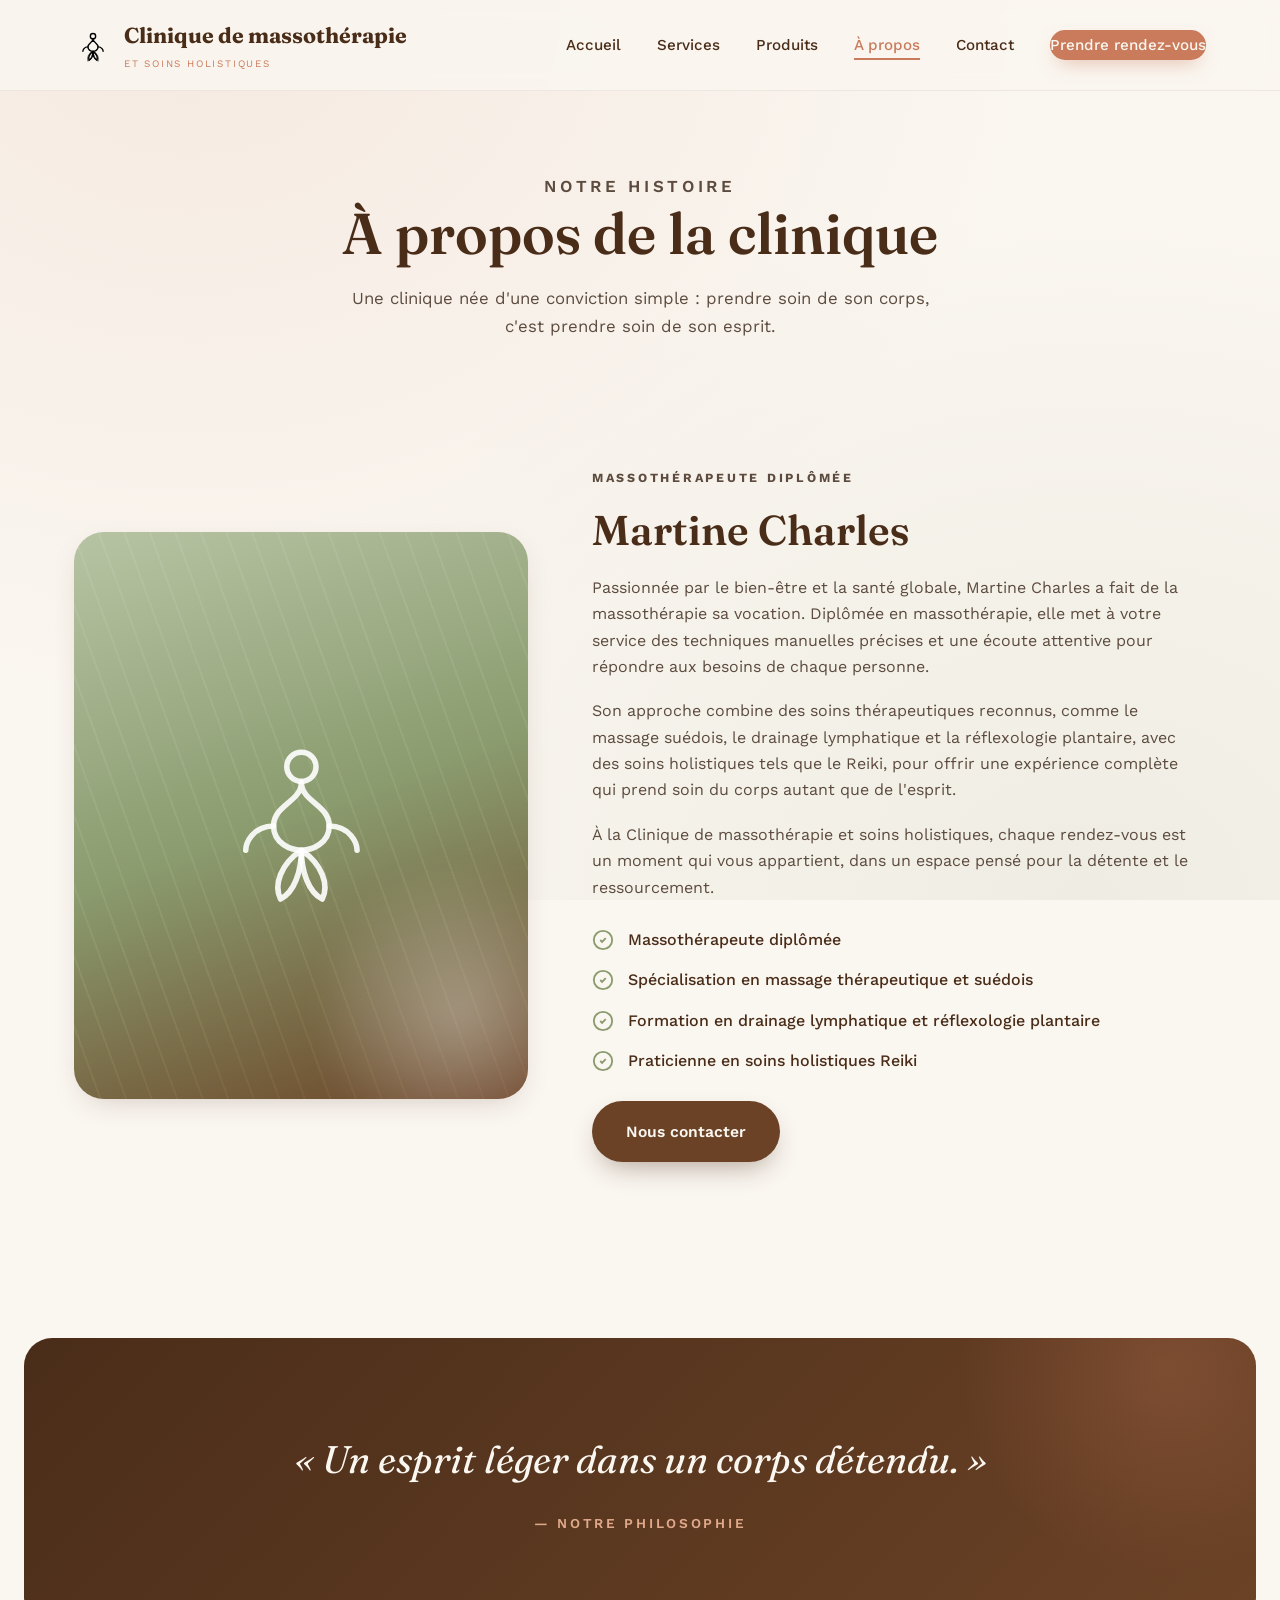
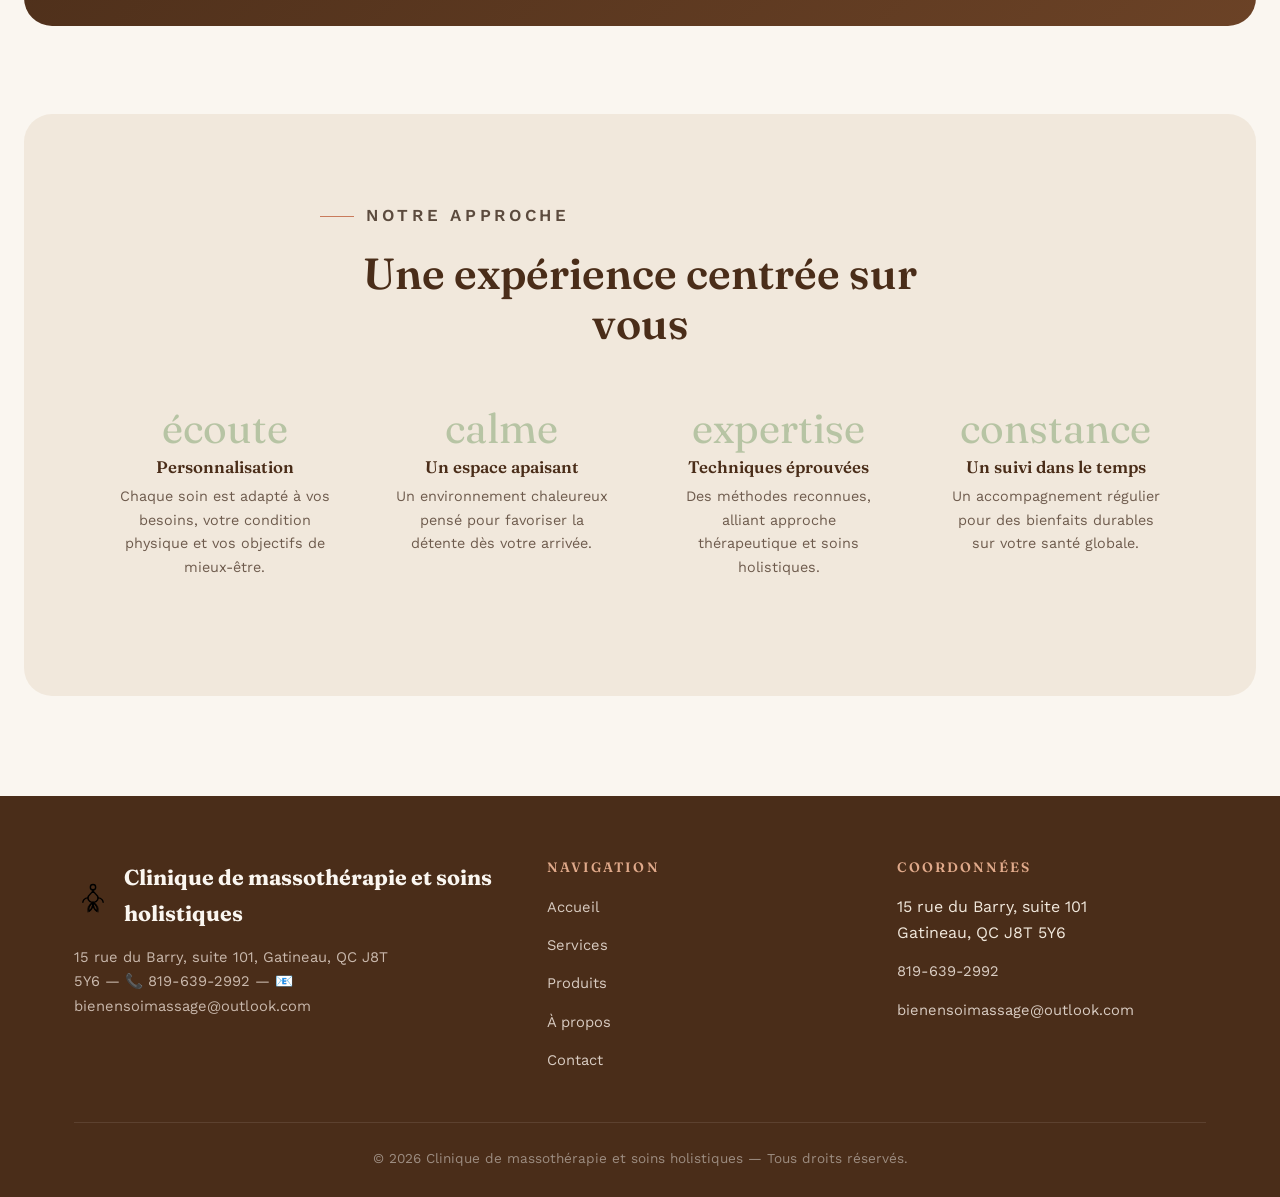
==== commit 92af8791: "Update a-propos.html" ====
--- a/a-propos.html
+++ b/a-propos.html
@@ -1,23 +1,21 @@
+
 <!DOCTYPE html>
 <html lang="fr">
 <head>
   <meta charset="UTF-8">
   <meta name="viewport" content="width=device-width, initial-scale=1.0">
-  <title>À propos de Martine Charles | Bien en Soi Massage – Québec</title>
-  <meta name="description" content="Découvrez le parcours de Martine Charles, massothérapeute diplômée au Centre de Thérapie par le Massage Bien en Soi, à Québec. Approche thérapeutique et holistique personnalisée.">
-  <meta name="keywords" content="Martine Charles, massothérapeute diplômée Québec, Bien en Soi Massage, à propos, Reiki, soins holistiques">
-  <link rel="canonical" href="https://bienensoimassage.com/a-propos.html">
+  <title>À propos de Martine Charles | Clinique de massothérapie et soins holistiques – Gatineau</title>
+  <meta name="description" content="Découvrez le parcours de Martine Charles, massothérapeute diplômée, à la Clinique de massothérapie et soins holistiques de Gatineau. Approche thérapeutique et holistique personnalisée.">
+  <meta name="keywords" content="Martine Charles, massothérapeute diplômée Gatineau, soins holistiques, massothérapie Gatineau">
+  <link rel="canonical" href="https://abc2284.github.io/bien-en-soi-massage/a-propos.html">
   <meta property="og:type" content="website">
-  <meta property="og:title" content="À propos | Bien en Soi Massage">
-  <meta property="og:description" content="Martine Charles, massothérapeute diplômée, vous accompagne vers le bien-être au Centre de Thérapie par le Massage Bien en Soi, à Québec.">
+  <meta property="og:title" content="À propos | Clinique de massothérapie et soins holistiques">
+  <meta property="og:description" content="Martine Charles, massothérapeute diplômée, vous accompagne vers le bien-être à la clinique de massothérapie et soins holistiques, à Gatineau.">
   <meta property="og:locale" content="fr_CA">
-
   <link rel="icon" href="logo.svg" type="image/svg+xml">
-
   <link rel="preconnect" href="https://fonts.googleapis.com">
   <link rel="preconnect" href="https://fonts.gstatic.com" crossorigin>
   <link href="https://fonts.googleapis.com/css2?family=Fraunces:ital,opsz,wght@0,9..144,400;0,9..144,600;0,9..144,700;1,9..144,500&family=Work+Sans:wght@300;400;500;600;700&display=swap" rel="stylesheet">
-
   <link rel="stylesheet" href="style.css">
 </head>
 <body>
@@ -29,8 +27,7 @@
       <a href="index.html" class="brand">
         <img src="logo.svg" alt="" class="brand-mark" aria-hidden="true">
         <span class="brand-text">
-          Bien en Soi Massage
-          <small>Centre de thérapie par le massage</small>
+          Clinique de massothérapie<br><small>et soins holistiques</small>
         </span>
       </a>
       <button class="nav-toggle" aria-label="Ouvrir le menu" aria-expanded="false">
@@ -51,8 +48,8 @@
     <section class="page-header">
       <div class="container">
         <p class="hero-eyebrow">Notre histoire</p>
-        <h1>À propos de Bien en Soi Massage</h1>
-        <p>Un centre de thérapie par le massage né d'une conviction simple : prendre soin de son corps, c'est prendre soin de son esprit.</p>
+        <h1>À propos de la clinique</h1>
+        <p>Une clinique née d'une conviction simple : prendre soin de son corps, c'est prendre soin de son esprit.</p>
       </div>
     </section>
 
@@ -75,7 +72,7 @@
           <h2>Martine Charles</h2>
           <p>Passionnée par le bien-être et la santé globale, Martine Charles a fait de la massothérapie sa vocation. Diplômée en massothérapie, elle met à votre service des techniques manuelles précises et une écoute attentive pour répondre aux besoins de chaque personne.</p>
           <p>Son approche combine des soins thérapeutiques reconnus, comme le massage suédois, le drainage lymphatique et la réflexologie plantaire, avec des soins holistiques tels que le Reiki, pour offrir une expérience complète qui prend soin du corps autant que de l'esprit.</p>
-          <p>Au Centre de Thérapie par le Massage Bien en Soi, chaque rendez-vous est un moment qui vous appartient, dans un espace pensé pour la détente et le ressourcement.</p>
+          <p>À la Clinique de massothérapie et soins holistiques, chaque rendez-vous est un moment qui vous appartient, dans un espace pensé pour la détente et le ressourcement.</p>
           <ul class="credential-list">
             <li><svg viewBox="0 0 24 24" fill="none" stroke="currentColor" stroke-width="2"><path d="M9 12l2 2 4-4"/><circle cx="12" cy="12" r="10"/></svg>Massothérapeute diplômée</li>
             <li><svg viewBox="0 0 24 24" fill="none" stroke="currentColor" stroke-width="2"><path d="M9 12l2 2 4-4"/><circle cx="12" cy="12" r="10"/></svg>Spécialisation en massage thérapeutique et suédois</li>
@@ -116,9 +113,9 @@
         <div class="footer-brand">
           <a href="index.html" class="brand">
             <img src="logo.svg" alt="" class="brand-mark" aria-hidden="true">
-            Bien en Soi Massage
+            Clinique de massothérapie et soins holistiques
           </a>
-          <p>Centre de thérapie par le massage à Québec. Un esprit léger dans un corps détendu, grâce à des soins personnalisés et bienveillants<a href="admin.html" class="admin-dot" aria-label="Administration" title="">.</a></p>
+          <p>15 rue du Barry, suite 101, Gatineau, QC J8T 5Y6 — 📞 <a href="tel:+18196392992">819-639-2992</a> — 📧 bienensoimassage@outlook.com</p>
         </div>
         <div class="footer-col">
           <h4>Navigation</h4>
@@ -133,14 +130,14 @@
         <div class="footer-col">
           <h4>Coordonnées</h4>
           <ul>
-            <li><p>5600 boul. des Galeries, suite 125<br>Québec, QC, G2K 2H6</p></li>
-            <li><a href="tel:+15813092948">(581) 309-2948</a></li>
+            <li>15 rue du Barry, suite 101<br>Gatineau, QC J8T 5Y6</li>
+            <li><a href="tel:+18196392992">819-639-2992</a></li>
             <li><a href="mailto:bienensoimassage@outlook.com">bienensoimassage@outlook.com</a></li>
           </ul>
         </div>
       </div>
       <div class="footer-bottom">
-        &copy; 2026 Bien en Soi Massage — Centre de thérapie par le massage. Tous droits réservés.
+        &copy; 2026 Clinique de massothérapie et soins holistiques — Tous droits réservés.
       </div>
     </div>
   </footer>
--- a/style.css
+++ b/style.css
@@ -761,24 +761,64 @@
   .footer-brand{ grid-column: 1 / -1; }
 }
 
+/* =========================================================
+   CORRECTION MOBILE (max-width: 720px)
+   ========================================================= */
 @media (max-width: 720px){
   .nav-links{
-    position:fixed;
-    top:74px; left:0; right:0;
+    position: fixed;
+    top: 74px;
+    left: 0;
+    right: 0;
     background: var(--cream);
-    flex-direction:column;
-    align-items:flex-start;
+    flex-direction: column;
+    align-items: stretch;      /* ← ÉTIRER LES ÉLÉMENTS EN LARGEUR */
     padding: 24px;
-    gap: 20px;
+    gap: 16px;
     border-bottom: 1px solid rgba(107,66,38,0.08);
     transform: translateY(-110%);
     transition: transform .35s var(--ease);
     box-shadow: 0 16px 30px -16px rgba(74,45,25,0.2);
+    z-index: 99;
   }
-  .nav-links.open{ transform: translateY(0); }
-  .nav-toggle{ display:block; }
-  .nav-cta{ margin-top:8px; }
-
+
+  .nav-links li {
+    width: 100%;
+    text-align: center;
+  }
+
+  .nav-links a {
+    display: block;
+    padding: 12px 0;
+    width: 100%;
+  }
+
+  .nav-links.open{
+    transform: translateY(0);
+  }
+
+  .nav-toggle{
+    display: block;
+  }
+
+  /* Bouton « Prendre rendez-vous » en version mobile */
+  .nav-cta{
+    background: var(--terracotta);
+    color: var(--cream) !important;
+    padding: 12px 20px;
+    border-radius: 60px;
+    text-align: center;
+    margin-top: 8px;
+    white-space: normal;       /* Permet au texte de passer à la ligne si besoin */
+    box-shadow: none;
+    display: block;
+    width: auto;
+  }
+  .nav-cta:hover{
+    transform: none;
+  }
+
+  /* Autres réglages responsives existants */
   .services-grid{ grid-template-columns:1fr; }
   .benefits{ grid-template-columns:1fr 1fr; }
   .section{ padding:64px 0; }
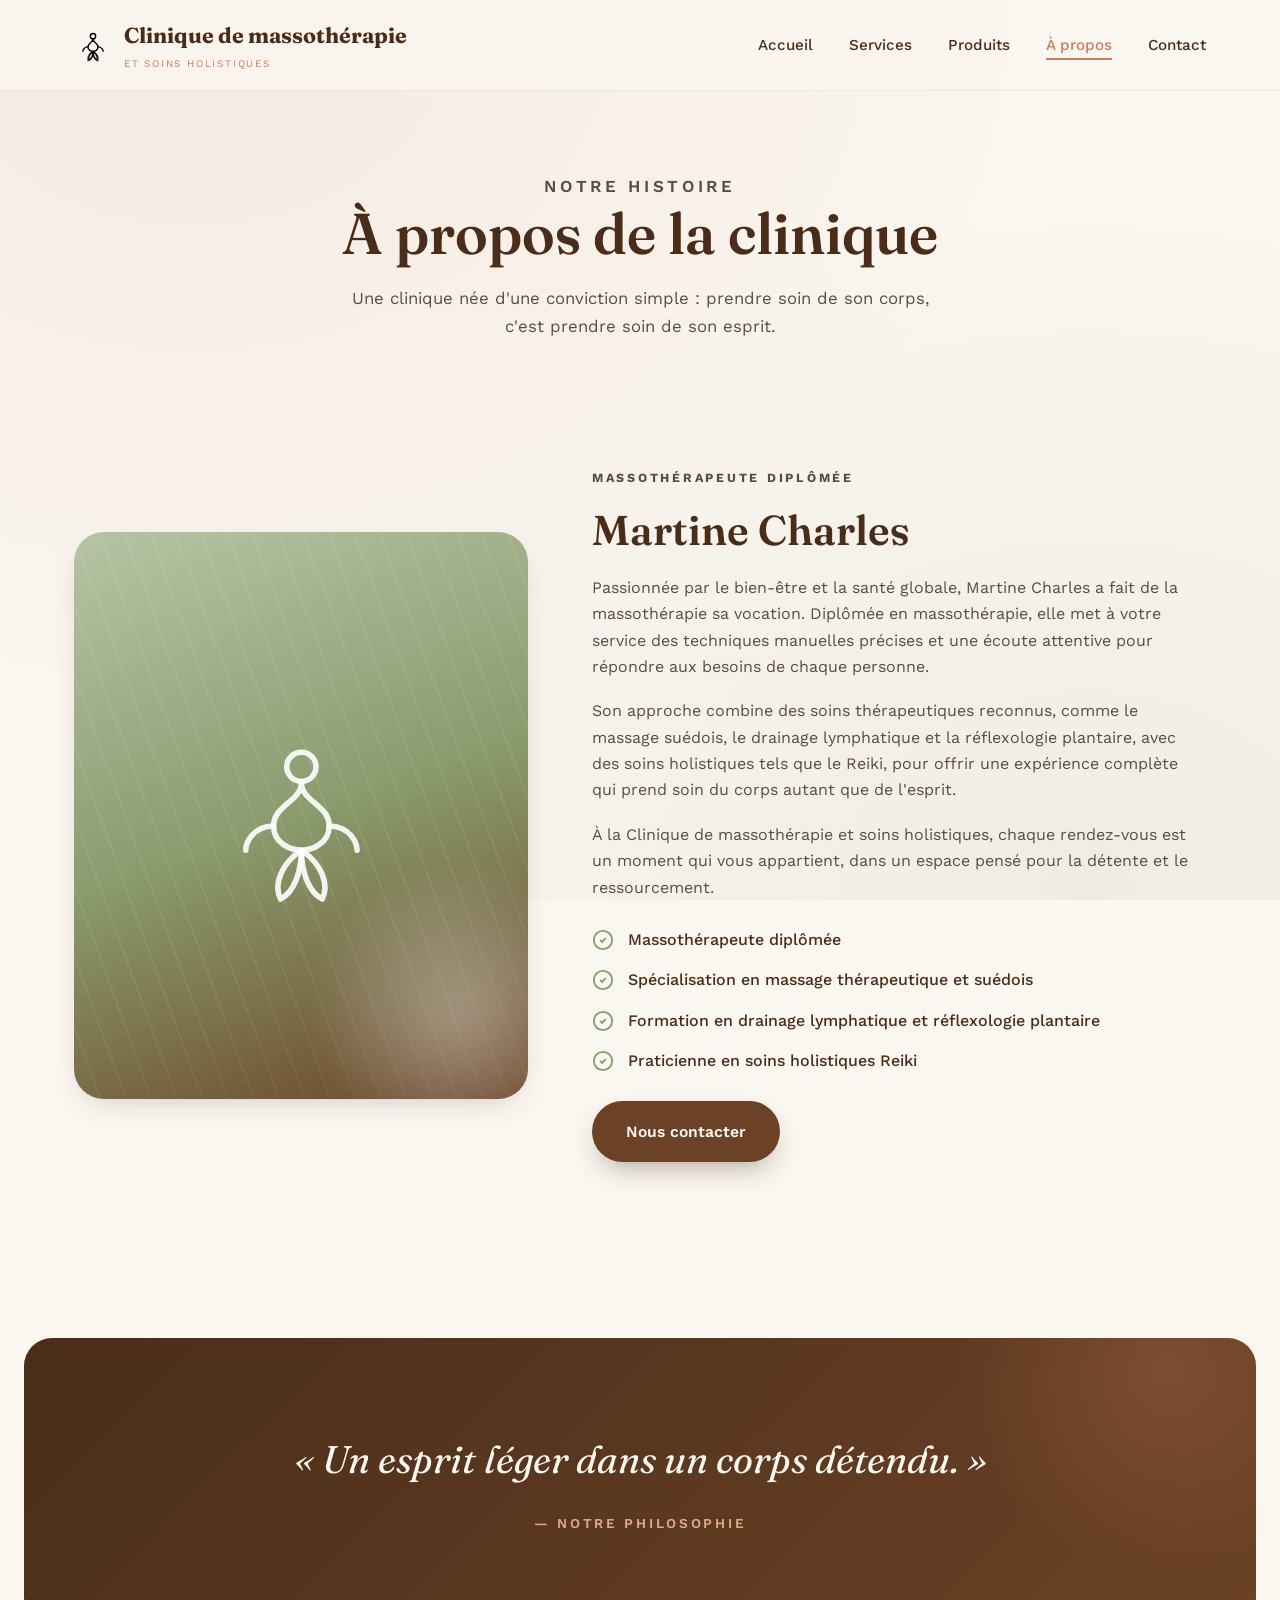
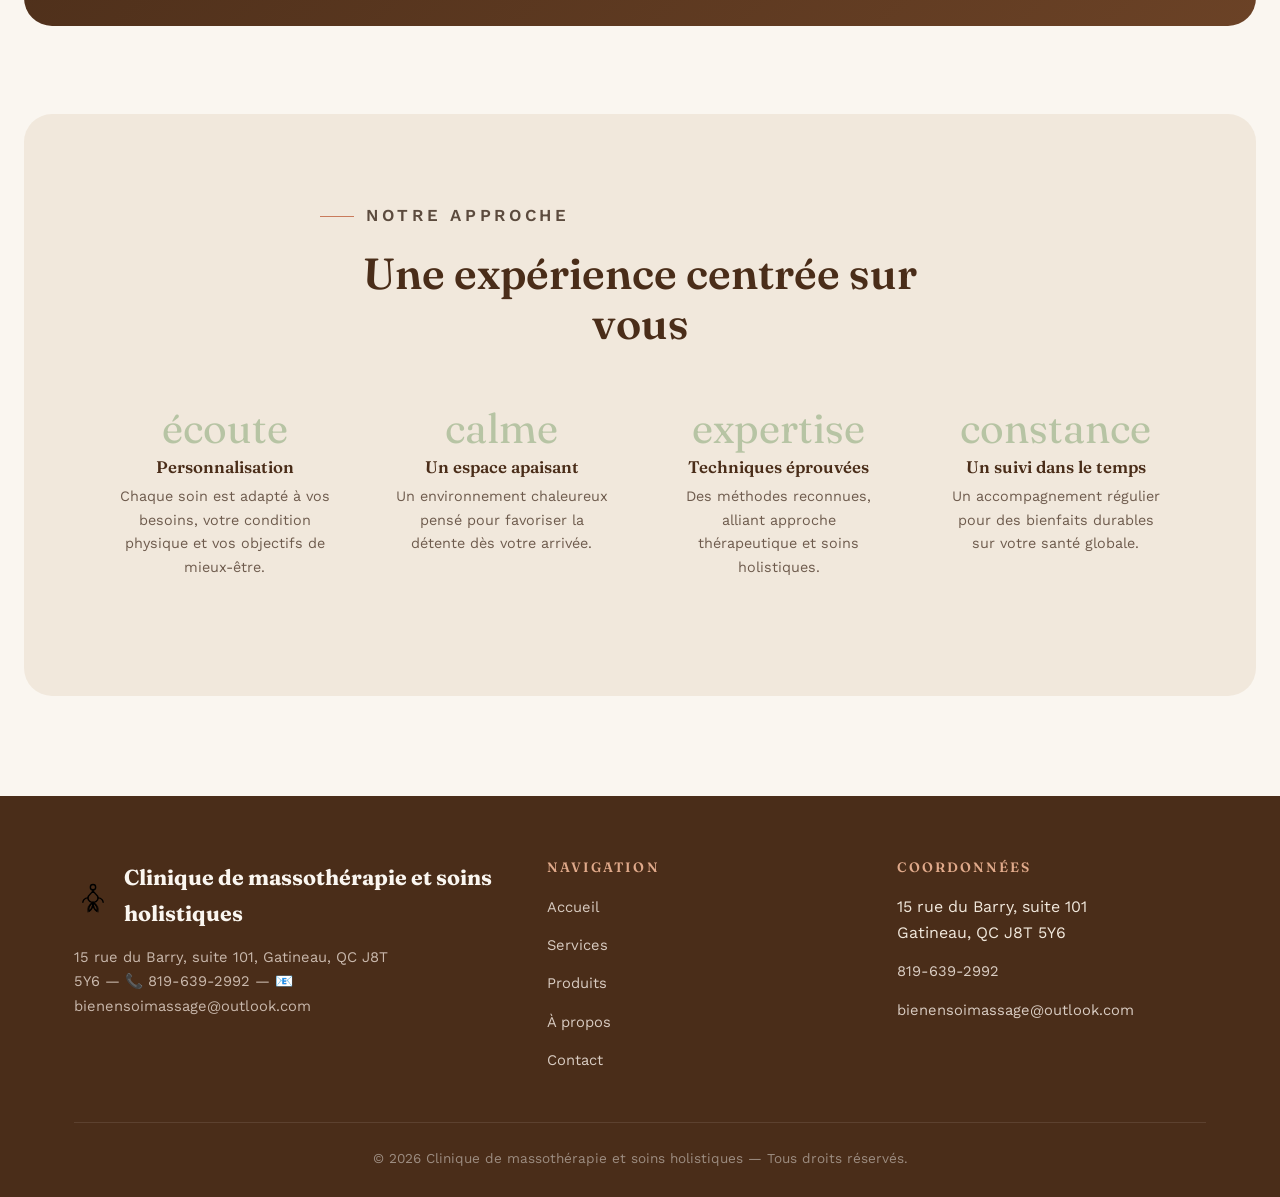
==== commit 6adc50be: "Update a-propos.html" ====
--- a/a-propos.html
+++ b/a-propos.html
@@ -1,4 +1,3 @@
-
 <!DOCTYPE html>
 <html lang="fr">
 <head>
@@ -39,7 +38,7 @@
         <li><a href="produits.html">Produits</a></li>
         <li><a href="a-propos.html" aria-current="page">À propos</a></li>
         <li><a href="contact.html">Contact</a></li>
-        <li><a href="https://www.gorendezvous.com/BienenSoiMassage" class="nav-cta" target="_blank" rel="noopener">Prendre rendez-vous</a></li>
+        <!-- Le bouton "Prendre rendez-vous" a été retiré du menu -->
       </ul>
     </nav>
   </header>
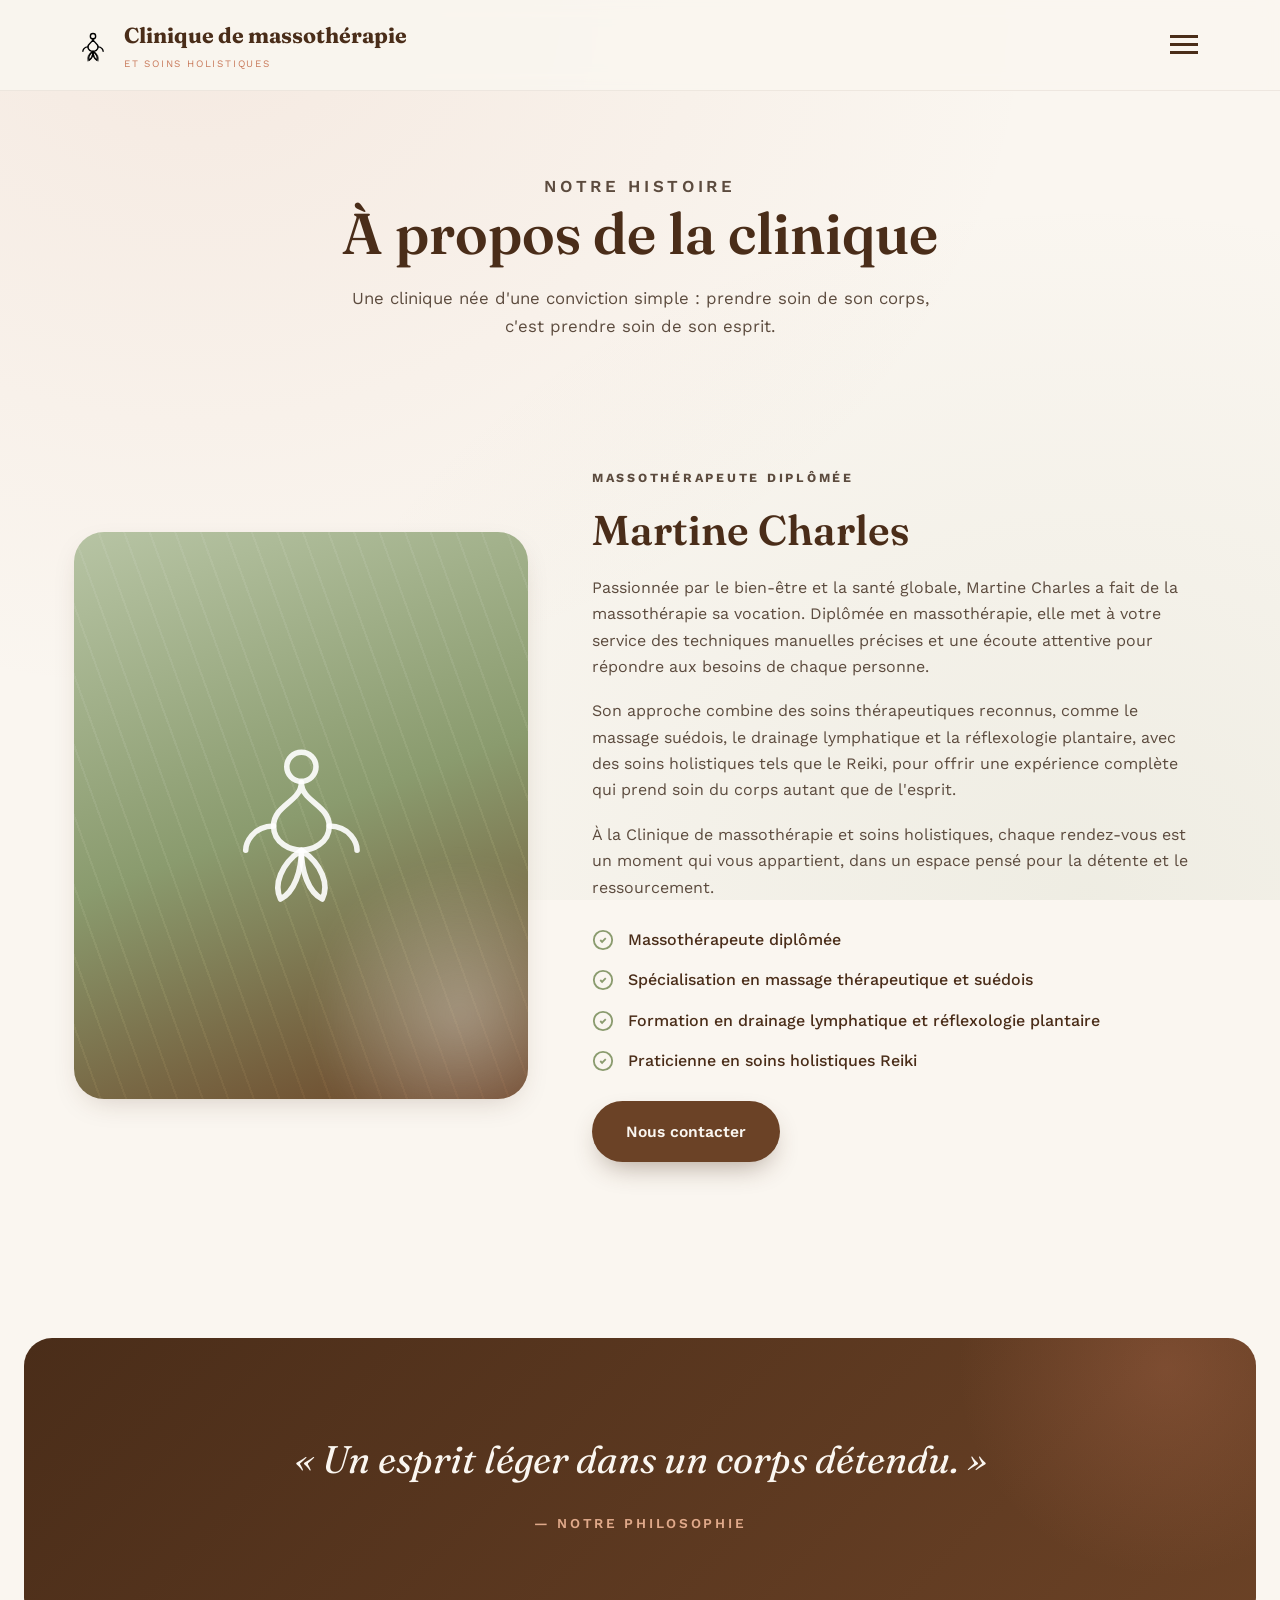
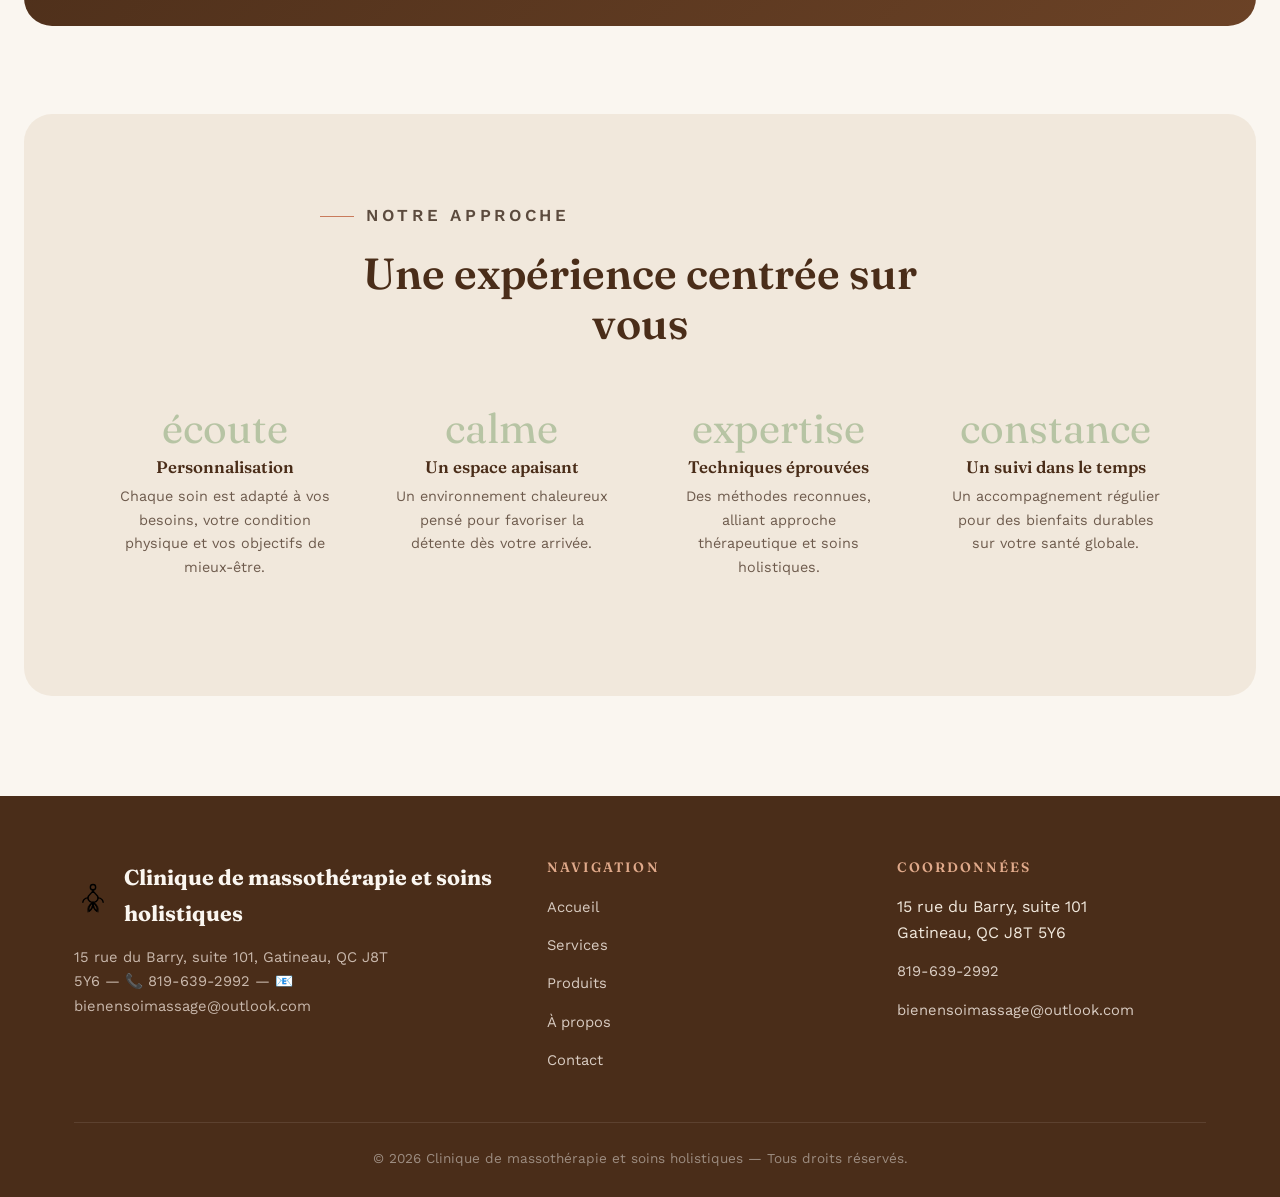
==== commit d3cdfe5d: "Update a-propos.html" ====
--- a/a-propos.html
+++ b/a-propos.html
@@ -16,6 +16,64 @@
   <link rel="preconnect" href="https://fonts.gstatic.com" crossorigin>
   <link href="https://fonts.googleapis.com/css2?family=Fraunces:ital,opsz,wght@0,9..144,400;0,9..144,600;0,9..144,700;1,9..144,500&family=Work+Sans:wght@300;400;500;600;700&display=swap" rel="stylesheet">
   <link rel="stylesheet" href="style.css">
+
+  <!-- Correction mobile : menu hamburger sous le bouton -->
+  <style>
+    .nav-toggle {
+      display: block !important;
+      background: none;
+      border: none;
+      cursor: pointer;
+      padding: 8px;
+      z-index: 101;
+    }
+    .nav-toggle span {
+      display: block;
+      width: 28px;
+      height: 3px;
+      background: #4A2D19;
+      margin: 5px 0;
+      transition: 0.3s;
+    }
+    .nav-links {
+      position: absolute;
+      top: 100%;
+      left: 0;
+      right: 0;
+      background: #FAF6F0;
+      flex-direction: column;
+      align-items: stretch;
+      padding: 20px 24px;
+      gap: 16px;
+      border-bottom: 1px solid rgba(107,66,38,0.08);
+      transform: scaleY(0);
+      transform-origin: top center;
+      transition: transform 0.35s ease;
+      box-shadow: 0 16px 30px -16px rgba(74,45,25,0.2);
+      z-index: 99;
+      display: flex !important;
+      pointer-events: none;
+    }
+    .nav-links.open {
+      transform: scaleY(1);
+      pointer-events: auto;
+    }
+    .nav-links li {
+      width: 100%;
+      text-align: center;
+    }
+    .nav-links a {
+      display: block;
+      padding: 12px 0;
+      font-size: 1.1rem;
+    }
+    .site-header {
+      position: relative;
+    }
+    .nav {
+      position: relative;
+    }
+  </style>
 </head>
 <body>
   <div class="texture-bg" aria-hidden="true"></div>
@@ -29,6 +87,7 @@
           Clinique de massothérapie<br><small>et soins holistiques</small>
         </span>
       </a>
+      <!-- Bouton hamburger (3 traits) -->
       <button class="nav-toggle" aria-label="Ouvrir le menu" aria-expanded="false">
         <span></span><span></span><span></span>
       </button>
@@ -38,7 +97,6 @@
         <li><a href="produits.html">Produits</a></li>
         <li><a href="a-propos.html" aria-current="page">À propos</a></li>
         <li><a href="contact.html">Contact</a></li>
-        <!-- Le bouton "Prendre rendez-vous" a été retiré du menu -->
       </ul>
     </nav>
   </header>
--- a/style.css
+++ b/style.css
@@ -219,7 +219,11 @@
   display:flex;
   align-items:center;
   gap:12px;
-}
+  /* SUPPRESSION DE LA BARRE BLANCHE */
+  border-bottom: none !important;
+  padding-bottom: 0 !important;
+}
+
 .hero-eyebrow::before{
   content:"";
   display:inline-block;
@@ -231,6 +235,10 @@
   font-size: clamp(2.6rem, 5.2vw, 4.4rem);
   margin-bottom: 24px;
   letter-spacing: -0.01em;
+  /* SUPPRESSION DE LA BARRE BLANCHE */
+  border-top: none !important;
+  padding-top: 0 !important;
+  margin-top: 0 !important;
 }
 
 .hero h1 em{
@@ -772,7 +780,7 @@
     right: 0;
     background: var(--cream);
     flex-direction: column;
-    align-items: stretch;      /* ← ÉTIRER LES ÉLÉMENTS EN LARGEUR */
+    align-items: stretch;
     padding: 24px;
     gap: 16px;
     border-bottom: 1px solid rgba(107,66,38,0.08);
@@ -797,11 +805,15 @@
     transform: translateY(0);
   }
 
+  /* === CORRECTION : quand le menu est ouvert, on décale le contenu === */
+  body.menu-open .hero {
+    padding-top: 200px;
+  }
+
   .nav-toggle{
     display: block;
   }
 
-  /* Bouton « Prendre rendez-vous » en version mobile */
   .nav-cta{
     background: var(--terracotta);
     color: var(--cream) !important;
@@ -809,7 +821,7 @@
     border-radius: 60px;
     text-align: center;
     margin-top: 8px;
-    white-space: normal;       /* Permet au texte de passer à la ligne si besoin */
+    white-space: normal;
     box-shadow: none;
     display: block;
     width: auto;
@@ -818,18 +830,70 @@
     transform: none;
   }
 
-  /* Autres réglages responsives existants */
   .services-grid{ grid-template-columns:1fr; }
   .benefits{ grid-template-columns:1fr 1fr; }
   .section{ padding:64px 0; }
   .section-alt{ margin: 0 14px; }
   .quote-band{ margin:0 14px; padding:60px 24px; }
   .service-detail{ grid-template-columns:56px 1fr; }
+
+  /* SUPPRESSION RADICALE DE TOUTE BARRE BLANCHE SUR MOBILE */
+  .hero .container,
+  .hero .container .hero-text,
+  .hero .container .hero-text .hero-eyebrow,
+  .hero .container .hero-text h1 {
+    border: none !important;
+    box-shadow: none !important;
+    outline: none !important;
+    background: transparent !important;
+    margin-top: 0 !important;
+    margin-bottom: 0 !important;
+    padding-top: 0 !important;
+    padding-bottom: 0 !important;
+  }
+
+  /* Suppression du pseudo-élément ::before qui pourrait créer une ligne */
+  .hero-eyebrow::before {
+    content: none !important;
+    display: none !important;
+  }
+
+  /* Suppression de toute ligne horizontale (hr) dans la hero */
+  .hero .container hr,
+  .hero .container .hero-text hr {
+    display: none !important;
+  }
+
+  /* On retire l'espace entre le sous-titre et le titre */
+  .hero .container .hero-text .hero-eyebrow {
+    margin-bottom: 0 !important;
+    padding-bottom: 0 !important;
+    border-bottom: none !important;
+  }
+  .hero .container .hero-text h1 {
+    margin-top: 0 !important;
+    padding-top: 0 !important;
+    border-top: none !important;
+  }
 }
 
 @media (max-width:480px){
   .benefits{ grid-template-columns:1fr; }
   .hero{ padding:60px 0 80px; }
+  /* Ajustement supplémentaire pour très petits écrans */
+  body.menu-open .hero {
+    padding-top: 240px;
+  }
+
+  /* SUPPRESSION RADICALE SUR TRÈS PETITS ÉCRANS */
+  .hero .container .hero-text .hero-eyebrow {
+    font-size: 0.7rem !important;
+    margin-bottom: 0 !important;
+  }
+  .hero .container .hero-text h1 {
+    font-size: clamp(1.8rem, 6vw, 2.4rem) !important;
+    margin-top: 0 !important;
+  }
 }
 
 /* =========================================================
